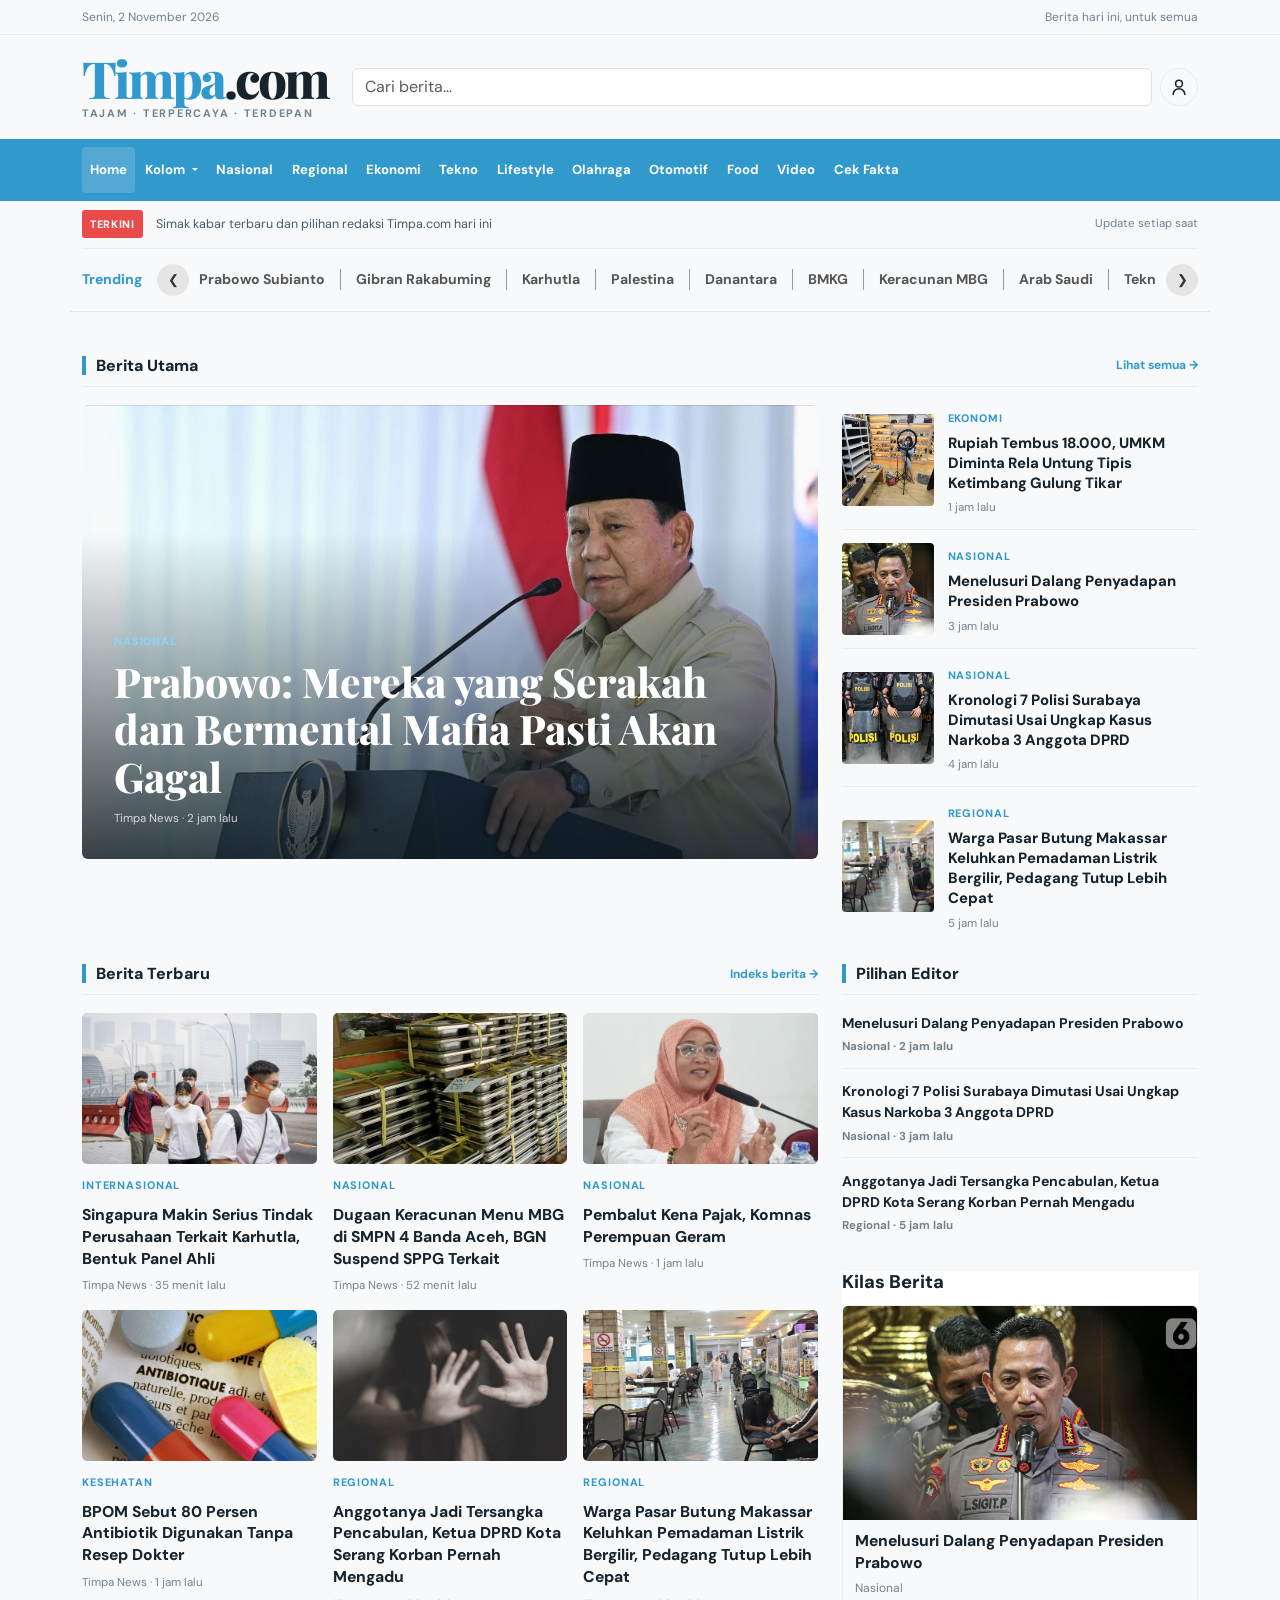
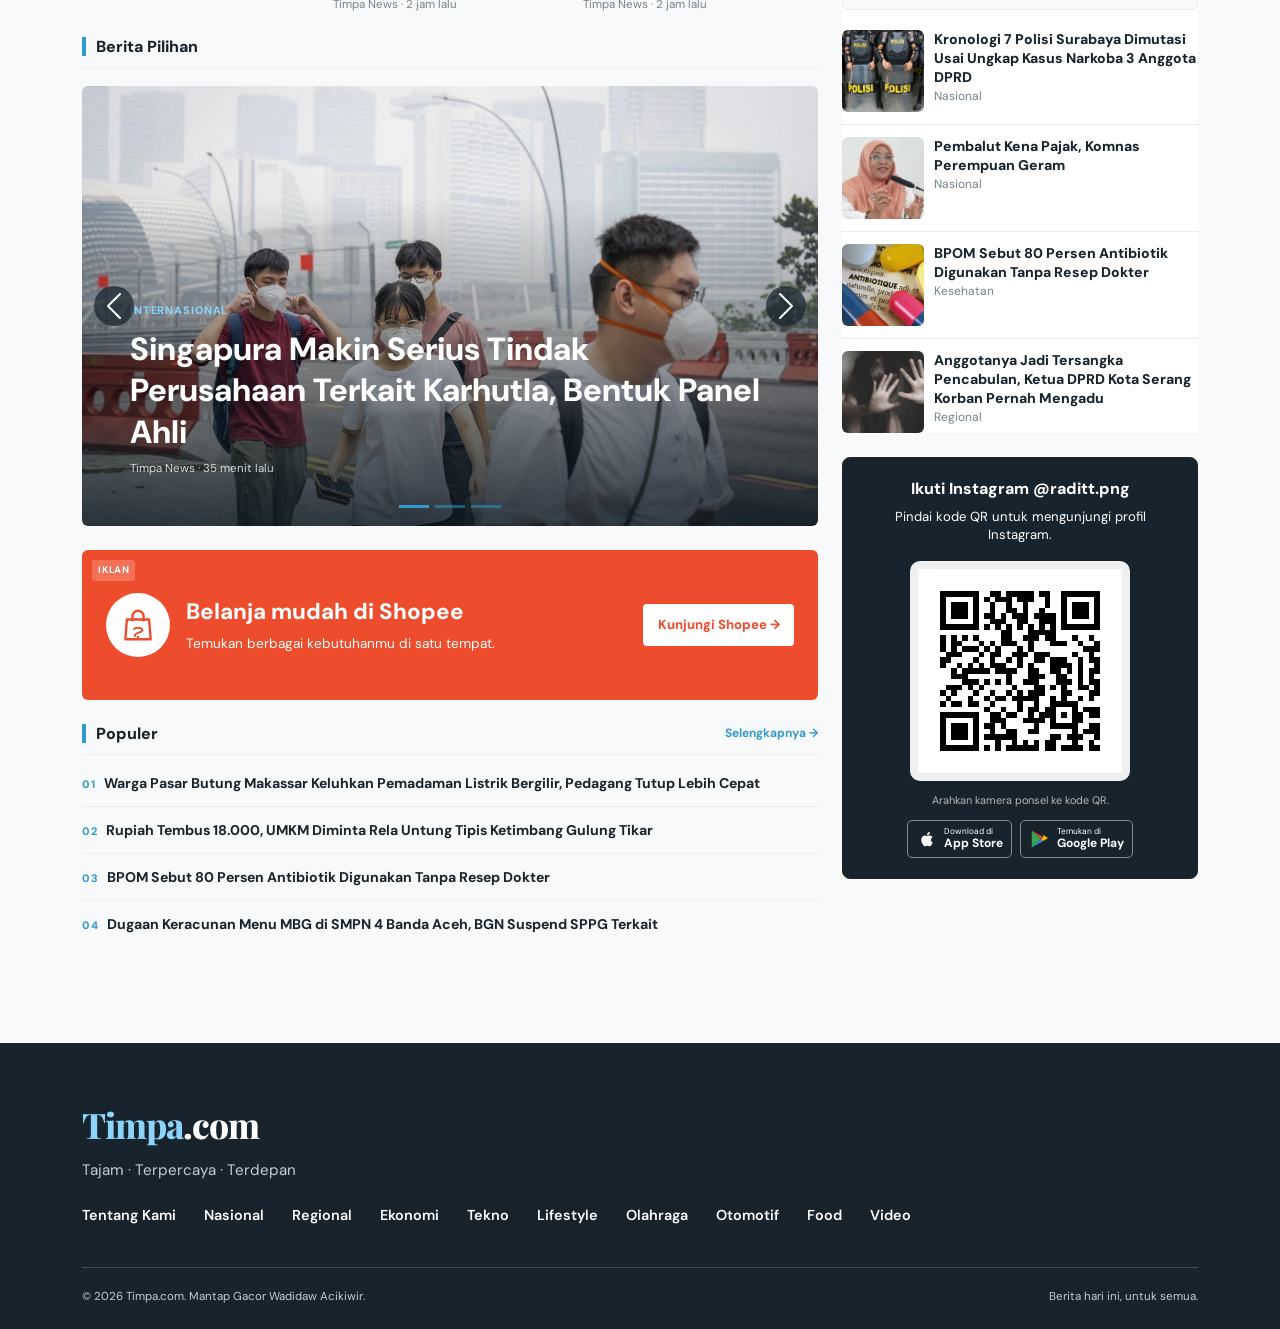
==== index.html @ 229945b1 "menghubungkan berita utama ke page isi berita" ====
<!doctype html> 
<html lang="id"> 
<head> 
  <meta charset="utf-8"> 
  <meta name="viewport" content="width=device-width, initial-scale=1"> 
  <title>Timpa.com</title> 
  
  <!-- CSS Bootstrap 5.3.3 dari CDN --> 
  <link href="https://cdn.jsdelivr.net/npm/bootstrap@5.3.3/dist/css/bootstrap.min.css" rel="stylesheet" integrity="sha384-QWTKZyjpPEjISv5WaRU9OFeRpok6YctnYmDr5pNlyT2bRjXh0JMhjY6hW+ALEwIH" crossorigin="anonymous"> 
  <link rel="preconnect" href="https://fonts.googleapis.com">
  <link rel="preconnect" href="https://fonts.gstatic.com" crossorigin>
  <link href="https://fonts.googleapis.com/css2?family=DM+Sans:wght@400;500;600;700;800&family=Playfair+Display:wght@700;800&display=swap" rel="stylesheet">
  
    <link rel="stylesheet" href="style.css">
</head> 
<body> 
  
  <div class="utility-bar">
    <div class="container d-flex justify-content-between py-2">
      <span>Senin, 2 November 2026</span>
      <span class="d-none d-sm-inline">Berita hari ini, untuk semua</span>
    </div>
  </div>

  <header class="container brand-row d-flex align-items-center justify-content-between">
    <a class="d-inline-flex flex-column" href="#" aria-label="Timpa.com beranda">
      <span class="brand-mark">Timpa<span>.com</span></span>
      <span class="brand-tagline">Tajam · Terpercaya · Terdepan</span>
    </a>
    <form class="d-flex align-items-center flex-grow-1 ms-4 border-dark" role="search" action="#">
      <label class="visually-hidden" for="site-search">Cari berita</label>
      <input class="form-control search-input" id="site-search" type="search" name="q" placeholder="Cari berita..." aria-label="Cari berita">
    </form>
    <div class="dropdown profile-dropdown ms-2">
      <button class="btn login-button d-inline-flex align-items-center justify-content-center p-2" type="button" data-bs-toggle="dropdown" aria-expanded="false" aria-label="Buka menu akun">
        <svg xmlns="http://www.w3.org/2000/svg" width="20" height="20" fill="none" viewBox="0 0 24 24" stroke="currentColor" stroke-width="1.8" aria-hidden="true">
          <circle cx="12" cy="8" r="4"></circle>
          <path stroke-linecap="round" stroke-linejoin="round" d="M5 21a7 7 0 0 1 14 0"></path>
        </svg>
      </button>
      <div class="dropdown-menu dropdown-menu-end profile-menu">
        <div class="profile-menu-header">
          <span class="profile-avatar" aria-hidden="true">T</span>
          <div>
            <strong>Mustofa Ganteng</strong>
            <a href="#">mustofagantenggacor@gmail.com</a>
          </div>
        </div>
        <a class="dropdown-item" href="#">
          <svg viewBox="0 0 24 24" aria-hidden="true"><path d="M6 3.75h12a1 1 0 0 1 1 1V21l-7-4-7 4V4.75a1 1 0 0 1 1-1Z"></path></svg>
          Konten yang disimpan
        </a>
        <a class="dropdown-item" href="#">
          <svg viewBox="0 0 24 24" aria-hidden="true"><path d="M7 10v10H4V10h3Zm3 10h7.2a2 2 0 0 0 1.94-1.52l1.5-6A2 2 0 0 0 18.7 10H14l.7-3.1A2.4 2.4 0 0 0 12.35 4L8 10v10Z"></path></svg>
          Konten yang disukai
        </a>
        <a class="dropdown-item" href="#">
          <svg viewBox="0 0 24 24" aria-hidden="true"><path d="M4 6h16M4 12h16M4 18h16"></path><circle cx="9" cy="6" r="2"></circle><circle cx="15" cy="12" r="2"></circle><circle cx="8" cy="18" r="2"></circle></svg>
          Atur Minat
        </a>
        <a class="dropdown-item" href="#">
          <svg viewBox="0 0 24 24" aria-hidden="true"><circle cx="12" cy="12" r="4"></circle><path d="M12 2v2m0 16v2M4.93 4.93l1.42 1.42m11.3 11.3 1.42 1.42M2 12h2m16 0h2M4.93 19.07l1.42-1.42m11.3-11.3 1.42-1.42"></path></svg>
          Atur mode
        </a>
        <a class="dropdown-item" href="#">
          <svg viewBox="0 0 24 24" aria-hidden="true"><path d="M4 5.5h16v12H9l-5 3v-15Z"></path><path d="m12 8 1.1 2.2 2.4.35-1.75 1.7.4 2.4L12 13.5l-2.15 1.15.4-2.4-1.75-1.7 2.4-.35L12 8Z"></path></svg>
          Berikan Masukan
        </a>
      </div>
    </div>
  </header>

  <nav class="navbar navbar-expand-lg main-nav" aria-label="Navigasi utama">
    <div class="container">
      <button class="navbar-toggler py-1" type="button" data-bs-toggle="collapse" data-bs-target="#mainMenu" aria-controls="mainMenu" aria-expanded="false" aria-label="Buka navigasi">
        <span class="navbar-toggler-icon"></span>
      </button>
      <div class="collapse navbar-collapse" id="mainMenu">
        <ul class="navbar-nav">
          <li class="nav-item"><a class="nav-link active" aria-current="page" href="#">Home</a></li>
          <li class="nav-item dropdown column-dropdown">
            <button class="nav-link dropdown-toggle" type="button" data-bs-toggle="dropdown" aria-expanded="false">
              Kolom
            </button>
            <ul class="dropdown-menu nav-column-menu profile-menu">
              <li><a class="dropdown-item" href="#">Kolumnis</a></li>
              <li><a class="dropdown-item" href="#">Indeks</a></li>
            </ul>
          </li>
          <li class="nav-item"><a class="nav-link" href="#">Nasional</a></li>
          <li class="nav-item"><a class="nav-link" href="#">Regional</a></li>
          <li class="nav-item"><a class="nav-link" href="#">Ekonomi</a></li>
          <li class="nav-item"><a class="nav-link" href="#">Tekno</a></li>
          <li class="nav-item"><a class="nav-link" href="#">Lifestyle</a></li>
          <li class="nav-item"><a class="nav-link" href="#">Olahraga</a></li>
          <li class="nav-item"><a class="nav-link" href="#">Otomotif</a></li>
          <li class="nav-item"><a class="nav-link" href="#">Food</a></li>
          <li class="nav-item"><a class="nav-link" href="#">Video</a></li>
          <li class="nav-item"><a class="nav-link" href="#">Cek Fakta</a></li>
        </ul>
      </div>
    </div>
  </nav>

  <div class="container">
    <div class="breaking-row">
      <span class="breaking-label">TERKINI</span>
      <span class="breaking-text">Simak kabar terbaru dan pilihan redaksi Timpa.com hari ini</span>
      <span class="story-meta ms-auto d-none d-md-inline">Update setiap saat</span>
    </div>
  </div>

  <section class="container trending-section" aria-label="Topik trending">
    <div class="trending-label">Trending</div>

    <div class="trending-wrapper">
      <button class="trending-arrow trending-prev" type="button" aria-label="Geser ke kiri">&#10094;</button>

      <div class="trending-list" id="trendingList">
        <a href="#">Prabowo Subianto</a>
        <a href="#">Gibran Rakabuming</a>
        <a href="#">Karhutla</a>
        <a href="#">Palestina</a>
        <a href="#">Danantara</a>
        <a href="#">BMKG</a>
        <a href="#">Keracunan MBG</a>
        <a href="#">Arab Saudi</a>
        <a href="#">Teknologi</a>
        <a href="#">Olahraga</a>
        <a href="#">Ekonomi</a>
        <a href="#">Pendidikan</a>
      </div>

      <button class="trending-arrow trending-next" type="button" aria-label="Geser ke kanan">&#10095;</button>
    </div>
  </section>

  <main class="container py-4">
    <section aria-labelledby="top-stories-heading">
      <div class="section-heading">
        <h2 id="top-stories-heading">Berita Utama</h2>
        <a href="#">Lihat semua <span aria-hidden="true">→</span></a>
      </div>

      <div class="row g-4">
        <div class="col-lg-8">
          <article class="hero-image">
            <span class="category-label">Nasional</span>
            <h1><a href="isi-berita.html">Prabowo: Mereka yang Serakah dan Bermental Mafia Pasti Akan Gagal</a></h1>
            <div class="story-meta">Timpa News <span aria-hidden="true">·</span> 2 jam lalu</div>
          </article>
        </div>
        <div class="col-lg-4">
          <div class="side-story">
            <img src="assets/img/foto7.webp" alt="Pelaku usaha berjualan melalui siaran langsung" loading="lazy">
            <div>
              <span class="category-label">Ekonomi</span>
              <h3><a href="#">Rupiah Tembus 18.000, UMKM Diminta Rela Untung Tipis Ketimbang Gulung Tikar</a></h3>
              <div class="story-meta">1 jam lalu</div>
            </div>
          </div>
          <div class="side-story">
            <img src="assets/img/foto6.webp" alt="Kapolri Jenderal Listyo Sigit Prabowo" loading="lazy">
            <div>
              <span class="category-label">Nasional</span>
              <h3><a href="#">Menelusuri Dalang Penyadapan Presiden Prabowo</a></h3>
              <div class="story-meta">3 jam lalu</div>
            </div>
          </div>
          <div class="side-story">
            <img src="assets/img/foto4.webp" alt="Barisan polisi dengan perlengkapan pengamanan" loading="lazy">
            <div>
              <span class="category-label">Nasional</span>
              <h3><a href="#">Kronologi 7 Polisi Surabaya Dimutasi Usai Ungkap Kasus Narkoba 3 Anggota DPRD</a></h3>
              <div class="story-meta">4 jam lalu</div>
            </div>
          </div>
          <div class="side-story">
            <img src="assets/img/foto10.webp" alt="Suasana pusat perbelanjaan Pasar Butung Makassar" loading="lazy">
            <div>
              <span class="category-label">Regional</span>
              <h3><a href="#">Warga Pasar Butung Makassar Keluhkan Pemadaman Listrik Bergilir, Pedagang Tutup Lebih Cepat</a></h3>
              <div class="story-meta">5 jam lalu</div>
            </div>
          </div>
        </div>
      </div>
    </section>

    <div class="row g-4 mt-2">
      <div class="col-lg-8">
        <section class="mb-4" aria-labelledby="latest-heading">
          <div class="section-heading">
            <h2 id="latest-heading">Berita Terbaru</h2>
            <a href="#">Indeks berita <span aria-hidden="true">→</span></a>
          </div>
          <div class="row g-3">
            <div class="col-md-6 col-xl-4">
              <article class="news-card">
                <a href="#"><img src="assets/img/foto1.webp" alt="Warga Singapura mengenakan masker saat kabut asap" loading="lazy"></a>
                <div class="pt-2">
                  <span class="category-label">Internasional</span>
                  <h3><a href="#">Singapura Makin Serius Tindak Perusahaan Terkait Karhutla, Bentuk Panel Ahli</a></h3>
                  <div class="story-meta">Timpa News <span aria-hidden="true">·</span> 35 menit lalu</div>
                </div>
              </article>
            </div>
            <div class="col-md-6 col-xl-4">
              <article class="news-card">
                <a href="#"><img src="assets/img/foto3.webp" alt="Kotak makanan untuk program MBG" loading="lazy"></a>
                <div class="pt-2">
                  <span class="category-label">Nasional</span>
                  <h3><a href="#">Dugaan Keracunan Menu MBG di SMPN 4 Banda Aceh, BGN Suspend SPPG Terkait</a></h3>
                  <div class="story-meta">Timpa News <span aria-hidden="true">·</span> 52 menit lalu</div>
                </div>
              </article>
            </div>
            <div class="col-md-6 col-xl-4">
              <article class="news-card">
                <a href="#"><img src="assets/img/foto5.webp" alt="Perwakilan Komnas Perempuan memberikan keterangan" loading="lazy"></a>
                <div class="pt-2">
                  <span class="category-label">Nasional</span>
                  <h3><a href="#">Pembalut Kena Pajak, Komnas Perempuan Geram</a></h3>
                  <div class="story-meta">Timpa News <span aria-hidden="true">·</span> 1 jam lalu</div>
                </div>
              </article>
            </div>
            <div class="col-md-6 col-xl-4">
              <article class="news-card">
                <a href="#"><img src="assets/img/foto8.webp" alt="Beragam pil antibiotik" loading="lazy"></a>
                <div class="pt-2">
                  <span class="category-label">Kesehatan</span>
                  <h3><a href="#">BPOM Sebut 80 Persen Antibiotik Digunakan Tanpa Resep Dokter</a></h3>
                  <div class="story-meta">Timpa News <span aria-hidden="true">·</span> 1 jam lalu</div>
                </div>
              </article>
            </div>
            <div class="col-md-6 col-xl-4">
              <article class="news-card">
                <a href="#"><img src="assets/img/foto9.webp" alt="Ilustrasi seseorang melindungi diri dari kekerasan" loading="lazy"></a>
                <div class="pt-2">
                  <span class="category-label">Regional</span>
                  <h3><a href="#">Anggotanya Jadi Tersangka Pencabulan, Ketua DPRD Kota Serang Korban Pernah Mengadu</a></h3>
                  <div class="story-meta">Timpa News <span aria-hidden="true">·</span> 2 jam lalu</div>
                </div>
              </article>
            </div>
            <div class="col-md-6 col-xl-4">
              <article class="news-card">
                <a href="#"><img src="assets/img/foto10.webp" alt="Suasana pusat perbelanjaan Pasar Butung Makassar" loading="lazy"></a>
                <div class="pt-2">
                  <span class="category-label">Regional</span>
                  <h3><a href="#">Warga Pasar Butung Makassar Keluhkan Pemadaman Listrik Bergilir, Pedagang Tutup Lebih Cepat</a></h3>
                  <div class="story-meta">Timpa News <span aria-hidden="true">·</span> 2 jam lalu</div>
                </div>
              </article>
            </div>
          </div>
        </section>

        <section class="featured-carousel-section mb-4" aria-labelledby="featured-carousel-heading">
          <div class="section-heading">
            <h2 id="featured-carousel-heading">Berita Pilihan</h2>
          </div>
          <div id="featuredNewsCarousel" class="carousel slide" data-bs-ride="carousel" data-bs-interval="3000">
            <div class="carousel-indicators">
              <button type="button" data-bs-target="#featuredNewsCarousel" data-bs-slide-to="0" class="active" aria-current="true" aria-label="Berita 1"></button>
              <button type="button" data-bs-target="#featuredNewsCarousel" data-bs-slide-to="1" aria-label="Berita 2"></button>
              <button type="button" data-bs-target="#featuredNewsCarousel" data-bs-slide-to="2" aria-label="Berita 3"></button>
            </div>
            <div class="carousel-inner">
              <article class="carousel-item active">
                <img class="featured-carousel-image" src="assets/img/foto1.webp" alt="Warga Singapura mengenakan masker saat kabut asap" loading="lazy">
                <div class="featured-carousel-caption">
                  <span class="category-label">Internasional</span>
                  <h3><a href="#">Singapura Makin Serius Tindak Perusahaan Terkait Karhutla, Bentuk Panel Ahli</a></h3>
                  <p class="story-meta mb-0">Timpa News <span aria-hidden="true">·</span> 35 menit lalu</p>
                </div>
              </article>
              <article class="carousel-item">
                <img class="featured-carousel-image" src="assets/img/foto2.webp" alt="Presiden Prabowo Subianto sedang berbicara" loading="lazy">
                <div class="featured-carousel-caption">
                  <span class="category-label">Nasional</span>
                  <h3><a href="#">Prabowo: Mereka yang Serakah dan Bermental Mafia Pasti Akan Gagal</a></h3>
                  <p class="story-meta mb-0">Timpa News <span aria-hidden="true">·</span> 52 menit lalu</p>
                </div>
              </article>
              <article class="carousel-item">
                <img class="featured-carousel-image" src="assets/img/foto3.webp" alt="Kotak makanan untuk program MBG" loading="lazy">
                <div class="featured-carousel-caption">
                  <span class="category-label">Nasional</span>
                  <h3><a href="#">Dugaan Keracunan Menu MBG di SMPN 4 Banda Aceh, BGN Suspend SPPG Terkait</a></h3>
                  <p class="story-meta mb-0">Timpa News <span aria-hidden="true">·</span> 2 jam lalu</p>
                </div>
              </article>
            </div>
            <button class="carousel-control-prev" type="button" data-bs-target="#featuredNewsCarousel" data-bs-slide="prev" aria-label="Berita sebelumnya">
              <span class="carousel-control-prev-icon" aria-hidden="true"></span>
            </button>
            <button class="carousel-control-next" type="button" data-bs-target="#featuredNewsCarousel" data-bs-slide="next" aria-label="Berita berikutnya">
              <span class="carousel-control-next-icon" aria-hidden="true"></span>
            </button>
          </div>
        </section>

        <a class="shopee-ad mb-4" href="https://shopee.co.id/" target="_blank" rel="noopener noreferrer" aria-label="Kunjungi Shopee">
          <span class="shopee-ad-label">IKLAN</span>
          <span class="shopee-ad-icon" aria-hidden="true">
            <svg viewBox="0 0 48 48" fill="none">
              <path d="M10 17h28l2 25H8l2-25Z" stroke="currentColor" stroke-width="3" stroke-linejoin="round"></path>
              <path d="M17 18v-5a7 7 0 0 1 14 0v5" stroke="currentColor" stroke-width="3" stroke-linecap="round"></path>
              <path d="M19 29c1.2-2 8.8-2 10 0 2 3-2.5 4-5 5s-4 2-4 4" stroke="currentColor" stroke-width="2.5" stroke-linecap="round"></path>
              <circle cx="24" cy="39" r="1.5" fill="currentColor"></circle>
            </svg>
          </span>
          <span class="shopee-ad-copy">
            <strong>Belanja mudah di Shopee</strong>
            <span>Temukan berbagai kebutuhanmu di satu tempat.</span>
          </span>
          <span class="shopee-ad-cta">Kunjungi Shopee <span aria-hidden="true">→</span></span>
        </a>
        <section class="mb-4" aria-labelledby="popular-heading">
          <div class="section-heading">
            <h2 id="popular-heading">Populer</h2>
            <a href="#">Selengkapnya <span aria-hidden="true">→</span></a>
          </div>
          <ol class="headline-list">
            <li><a href="#"><span class="category-label me-2">01</span>Warga Pasar Butung Makassar Keluhkan Pemadaman Listrik Bergilir, Pedagang Tutup Lebih Cepat</a></li>
            <li><a href="#"><span class="category-label me-2">02</span>Rupiah Tembus 18.000, UMKM Diminta Rela Untung Tipis Ketimbang Gulung Tikar</a></li>
            <li><a href="#"><span class="category-label me-2">03</span>BPOM Sebut 80 Persen Antibiotik Digunakan Tanpa Resep Dokter</a></li>
            <li><a href="#"><span class="category-label me-2">04</span>Dugaan Keracunan Menu MBG di SMPN 4 Banda Aceh, BGN Suspend SPPG Terkait</a></li>
          </ol>
        </section>
      </div>
      
      <aside class="col-lg-4" aria-label="Berita pilihan">
        <section class="mb-4" aria-labelledby="editor-choice-heading">
          <div class="section-heading">
            <h2 id="editor-choice-heading">Pilihan Editor</h2>
          </div>
          <ul class="headline-list">
            <li><a href="#">Menelusuri Dalang Penyadapan Presiden Prabowo</a><div class="story-meta mt-1">Nasional <span aria-hidden="true">·</span> 2 jam lalu</div></li>
            <li><a href="#">Kronologi 7 Polisi Surabaya Dimutasi Usai Ungkap Kasus Narkoba 3 Anggota DPRD</a><div class="story-meta mt-1">Nasional <span aria-hidden="true">·</span> 3 jam lalu</div></li>
            <li><a href="#">Anggotanya Jadi Tersangka Pencabulan, Ketua DPRD Kota Serang Korban Pernah Mengadu</a><div class="story-meta mt-1">Regional <span aria-hidden="true">·</span> 5 jam lalu</div></li>
          </ul>
        </section>
        <section class="quick-news" aria-labelledby="quick-news-heading">
          <h2 id="quick-news-heading">Kilas Berita</h2>
          <article class="quick-news-feature">
            <a href="#">
              <img src="assets/img/foto6.webp" alt="Kapolri Jenderal Listyo Sigit Prabowo" loading="lazy">
              <span class="quick-news-title">Menelusuri Dalang Penyadapan Presiden Prabowo</span>
            </a>
            <span class="quick-news-category">Nasional</span>
          </article>
          <article class="quick-news-item">
            <a href="#">
              <img src="assets/img/foto4.webp" alt="Barisan polisi dengan perlengkapan pengamanan" loading="lazy">
              <span class="quick-news-copy">
                <span class="quick-news-item-title">Kronologi 7 Polisi Surabaya Dimutasi Usai Ungkap Kasus Narkoba 3 Anggota DPRD</span>
                <span class="quick-news-category">Nasional</span>
              </span>
            </a>
          </article>
          <article class="quick-news-item">
            <a href="#">
              <img src="assets/img/foto5.webp" alt="Perwakilan Komnas Perempuan memberikan keterangan" loading="lazy">
              <span class="quick-news-copy">
                <span class="quick-news-item-title">Pembalut Kena Pajak, Komnas Perempuan Geram</span>
                <span class="quick-news-category">Nasional</span>
              </span>
            </a>
          </article>
          <article class="quick-news-item">
            <a href="#">
              <img src="assets/img/foto8.webp" alt="Beragam pil antibiotik" loading="lazy">
              <span class="quick-news-copy">
                <span class="quick-news-item-title">BPOM Sebut 80 Persen Antibiotik Digunakan Tanpa Resep Dokter</span>
                <span class="quick-news-category">Kesehatan</span>
              </span>
            </a>
          </article>
          <article class="quick-news-item">
            <a href="#">
              <img src="assets/img/foto9.webp" alt="Ilustrasi seseorang melindungi diri dari kekerasan" loading="lazy">
              <span class="quick-news-copy">
                <span class="quick-news-item-title">Anggotanya Jadi Tersangka Pencabulan, Ketua DPRD Kota Serang Korban Pernah Mengadu</span>
                <span class="quick-news-category">Regional</span>
              </span>
            </a>
          </article>
        </section>
        <section class="app-promo instagram-promo mt-4" aria-labelledby="instagram-promo-heading">
          <h2 id="instagram-promo-heading">Ikuti Instagram @raditt.png</h2>
          <p>Pindai kode QR untuk mengunjungi profil Instagram.</p>
          <a class="instagram-qr" href="https://www.instagram.com/raditt.png/" target="_blank" rel="noopener noreferrer" aria-label="Buka profil Instagram raditt.png">
            <img src="instagram-qr.svg" alt="Kode QR menuju profil Instagram raditt.png">
          </a>
          <p class="app-promo-note">Arahkan kamera ponsel ke kode QR.</p>
          <div class="app-store-badges" aria-label="Badge toko aplikasi, belum aktif">
            <span class="app-store-badge">
              <svg viewBox="0 0 24 24" aria-hidden="true"><path d="M16.4 12.8c0-2 1.6-3 1.7-3.1a3.7 3.7 0 0 0-2.9-1.6c-1.2-.1-2.4.7-3 .7s-1.5-.7-2.5-.7a3.8 3.8 0 0 0-3.2 1.9c-1.4 2.4-.4 6 1 8 .7 1 1.4 2 2.4 2s1.3-.6 2.5-.6 1.6.6 2.5.6 1.6-.9 2.2-1.9c.7-1 1-2 1-2.1-.1 0-1.7-.7-1.7-3.2ZM14.4 6.8a3.6 3.6 0 0 0 .8-2.5 3.7 3.7 0 0 0-2.4 1.2 3.4 3.4 0 0 0-.8 2.4 3 3 0 0 0 2.4-1.1Z" /></svg>
              <span><small>Download di</small><strong>App Store</strong></span>
            </span>
            <span class="app-store-badge">
              <svg viewBox="0 0 24 24" aria-hidden="true"><path fill="#34a853" d="M3 2.7v18.6L13.2 12 3 2.7Z" /><path fill="#4285f4" d="m3 21.3 12.5-7.2-2.3-2.1L3 21.3Z" /><path fill="#fbbc04" d="m15.5 9.9-2.3 2.1 2.3 2.1 4.1-2.4c.8-.5.8-1.2 0-1.7l-4.1-2.4Z" /><path fill="#ea4335" d="M3 2.7 13.2 12l2.3-2.1L3 2.7Z" /></svg>
              <span><small>Temukan di</small><strong>Google Play</strong></span>
            </span>
          </div>
        </section>
      </aside>
    </div>

  </main>

  <footer class="site-footer">
    <div class="container">
      <div class="site-footer-main">
        <a class="site-footer-brand" href="#" aria-label="Timpa.com beranda">Timpa<span>.com</span></a>
        <p>Tajam · Terpercaya · Terdepan</p>
        <nav class="site-footer-nav" aria-label="Navigasi footer">
          <a href="#">Tentang Kami</a>
          <a href="#">Nasional</a>
          <a href="#">Regional</a>
          <a href="#">Ekonomi</a>
          <a href="#">Tekno</a>
          <a href="#">Lifestyle</a>
          <a href="#">Olahraga</a>
          <a href="#">Otomotif</a>
          <a href="#">Food</a>
          <a href="#">Video</a>
        </nav>
      </div>
      <div class="site-footer-bottom">
        <span>© 2026 Timpa.com. Mantap Gacor Wadidaw Acikiwir.</span>
        <span>Berita hari ini, untuk semua.</span>
      </div>
    </div>
  </footer>

  <script>
    const trendingList = document.getElementById("trendingList");

    document.querySelector(".trending-prev").addEventListener("click", () => {
      trendingList.scrollBy({ left: -trendingList.clientWidth * 0.75, behavior: "smooth" });
    });

    document.querySelector(".trending-next").addEventListener("click", () => {
      trendingList.scrollBy({ left: trendingList.clientWidth * 0.75, behavior: "smooth" });
    });
  </script>
</body>
<script src="https://cdn.jsdelivr.net/npm/bootstrap@5.3.3/dist/js/bootstrap.bundle.min.js" integrity="sha384-YvpcrYf0tY3lHB60NNkmXc5s9fDVZLESaAA55NDzOxhy9GkcIdslK1eN7N6jIeHz" crossorigin="anonymous"></script> 
</html>
---- style.css ----
:root {
      --timpa-blue: #3299cc;
      --timpa-dark: #17232d;
      --timpa-muted: #74818b;
      --timpa-line: #e8edf0;
    }
    
body {
      font-family: 'DM Sans', sans-serif;
      background-color: #f8f9fa;
      color: var(--timpa-dark);
    }

a {
      color: inherit;
      text-decoration: none;
    }

.utility-bar {
      border-bottom: 1px solid var(--timpa-line);
      color: var(--timpa-muted);
      font-size: .75rem;
    }

.brand-row {
      padding-top: 1.15rem;
      padding-bottom: 1.15rem;
    }

.brand-mark {
      color: var(--timpa-blue);
      font-family: "Playfair Display", serif;
      font-size: clamp(2.15rem, 5vw, 3.2rem);
      font-weight: 800;
      letter-spacing: -3px;
      line-height: 1;
    }

.brand-mark span {
      color: var(--timpa-dark);
    }

.brand-tagline {
      color: var(--timpa-muted);
      font-size: .68rem;
      font-weight: 700;
      letter-spacing: .16em;
      text-transform: uppercase;
    }

.search-button,
    .login-button {
      border: 1px solid var(--timpa-line);
      border-radius: 999px;
      color: var(--timpa-dark);
      font-size: .82rem;
      font-weight: 700;
    }

    .search-button:hover,
    .login-button:hover {
      border-color: var(--timpa-blue);
      color: var(--timpa-blue);
    }

.profile-dropdown .dropdown-toggle::after {
    display: none;
}

.profile-menu {
    border: 1px solid var(--timpa-line);
    border-radius: 8px;
    box-shadow: 0 8px 24px rgba(23, 35, 45, .16);
    min-width: 280px;
    overflow: hidden;
    padding: 0;
}

.profile-menu-header {
    align-items: center;
    border-bottom: 1px solid var(--timpa-line);
    display: flex;
    gap: 10px;
    padding: 14px 16px;
}

.profile-avatar {
    align-items: center;
    background: #79d77a;
    border-radius: 50%;
    color: #fff;
    display: inline-flex;
    flex: 0 0 32px;
    font-size: .85rem;
    font-weight: 800;
    height: 32px;
    justify-content: center;
    width: 32px;
}

.profile-menu-header strong,
.profile-menu-header a {
    display: block;
}

.profile-menu-header strong {
    font-size: .9rem;
}

.profile-menu-header a {
    color: var(--timpa-muted);
    font-size: .78rem;
    text-decoration: none;
}

.profile-menu-header a:hover {
    color: var(--timpa-blue);
}

.profile-menu .dropdown-item {
    align-items: center;
    display: flex;
    font-size: .86rem;
    gap: 12px;
    padding: .7rem 1rem;
}

.profile-menu .dropdown-item + .dropdown-item {
    border-top: 1px solid var(--timpa-line);
}

.profile-menu .dropdown-item svg {
    fill: none;
    flex: 0 0 20px;
    height: 20px;
    stroke: currentColor;
    stroke-linecap: round;
    stroke-linejoin: round;
    stroke-width: 1.6;
    width: 20px;
}

.profile-menu .dropdown-item:hover,
.profile-menu .dropdown-item:focus {
    background: var(--timpa-blue);
    color: #fff;
}

.main-nav {
      background: var(--timpa-blue);
    }

.main-nav 
.navbar-nav {
      gap: .15rem;
    }

.main-nav .nav-link {
      border-radius: 4px;
      color: #fff;
      font-size: .82rem;
      font-weight: 700;
      padding: .8rem .85rem;
    }


.main-nav .nav-link:hover,
    .main-nav .nav-link.active {
      background: rgba(255, 255, 255, .16);
      color: #fff;
    }

.main-nav .navbar-toggler {
      border-color: rgba(255, 255, 255, .6);
      color: #fff;
    }

.breaking-row {
      align-items: center;
      border-bottom: 1px solid var(--timpa-line);
      display: flex;
      gap: .85rem;
      min-height: 48px;
      overflow: hidden;
      white-space: nowrap;
    }

.breaking-label {
      background: #e94b4b;
      border-radius: 3px;
      color: #fff;
      flex: 0 0 auto;
      font-size: .67rem;
      font-weight: 800;
      letter-spacing: .06em;
      padding: .35rem .5rem;
    }
    
.breaking-text {
      color: #4a5963;
      font-size: .78rem;
      overflow: hidden;
      text-overflow: ellipsis;
    }



/* TRENDING SECTION*/


.trending-section {
    display: flex;
    align-items: center;
    gap: 15px;
    border-bottom: 1px solid #e5e5e5;
    padding-top: 15px;
    padding-bottom: 15px;
    margin-bottom: 20px;
}

.trending-label {
    color: #3299CC;
    font-size: 14px;
    font-weight: 800;
    white-space: nowrap;
}

.trending-wrapper {
    display: flex;
    align-items: center;
    flex: 1;
    min-width: 0;
    gap: 10px;
}

.trending-list {
    display: flex;
    align-items: center;
    overflow-x: auto;
    scroll-behavior: smooth;
    scrollbar-width: none;
    flex: 1;
    min-width: 0;
}

.trending-list::-webkit-scrollbar {
    display: none;
}

.trending-list a {
    color: #555;
    text-decoration: none;
    font-size: 14px;
    font-weight: 700;
    white-space: nowrap;
    padding: 0 15px;
    border-right: 1px solid #999;
    transition: color 0.2s ease;
}

.trending-list a:first-child {
    padding-left: 0;
}

.trending-list a:last-child {
    border-right: none;
}

.trending-list a:hover {
    color: #3299CC;
}

.trending-arrow {
    width: 32px;
    height: 32px;
    flex-shrink: 0;
    border: none;
    border-radius: 50%;
    background: #e5e5e5;
    color: #333;
    font-size: 13px;
    cursor: pointer;
    display: flex;
    align-items: center;
    justify-content: center;
    transition: background 0.2s ease;
}

.trending-arrow:hover {
    background: #3299CC;
    color: white;
}

.trending-arrow:disabled {
    opacity: 0.4;
    cursor: default;
}

.section-heading {
      align-items: center;
      border-bottom: 1px solid var(--timpa-line);
      display: flex;
      justify-content: space-between;
      margin-bottom: 1.1rem;
      padding-bottom: .7rem;
    }

.section-heading h2 {
      border-left: 4px solid var(--timpa-blue);
      font-size: 1rem;
      font-weight: 800;
      margin: 0;
      padding-left: .65rem;
    }

.section-heading a {
      color: var(--timpa-blue);
      font-size: .75rem;
      font-weight: 700;
    }

.hero-image {
      aspect-ratio: 1.62 / 1;
      background-image: linear-gradient(0deg, rgba(10, 22, 30, .82), rgba(10, 22, 30, .02) 72%), url("assets/img/foto2.webp");
      background-position: center;
      background-size: cover;
      border-radius: 6px;
      display: flex;
      flex-direction: column;
      justify-content: flex-end;
      overflow: hidden;
      padding: clamp(1.2rem, 4vw, 2rem);
    }

.category-label {
      color: var(--timpa-blue);
      font-size: .68rem;
      font-weight: 800;
      letter-spacing: .08em;
      text-transform: uppercase;
    }

    .hero-image .category-label {
      color: #8dd4fb;
    }

    .hero-image h1 {
      color: #fff;
      font-family: "Playfair Display", Georgia, serif;
      font-size: clamp(1.65rem, 3.2vw, 2.55rem);
      font-weight: 800;
      line-height: 1.17;
      margin: .55rem 0;
      max-width: 700px;
    }

    .news-title {
      font-family: "Playfair Display", Georgia, serif;
      font-size: clamp(1.65rem, 3.2vw, 2.55rem);
      font-weight: 800;
      line-height: 1.17;
    }

    .story-meta {
      color: var(--timpa-muted);
      font-size: .72rem;
    }

    .hero-image .story-meta {
      color: rgba(255, 255, 255, .78);
    }

.sidebar {
      display: flex;
      flex-direction: column;
      gap: 1rem;
      height: 100%;
    }

    .sidebar .shopee-ad {
      align-items: center;
      flex: 1 1 auto;
      flex-direction: column;
      justify-content: center;
      min-height: 260px;
      text-align: center;
    }

    .sidebar .shopee-ad-copy {
      align-items: center;
      flex: 0 1 auto;
    }

    .sidebar .shopee-ad-cta {
      flex: 0 0 auto;
    }

.side-story {
      align-items: center;
      border-bottom: 1px solid var(--timpa-line);
      display: flex;
      gap: .85rem;
      padding: .8rem 0;
    }

    .side-story:first-child {
      padding-top: 0;
    }

    .side-story:last-child {
      border-bottom: 0;
      padding-bottom: 0;
    }

    .side-story img {
      aspect-ratio: 1 / 1;
      border-radius: 4px;
      flex: 0 0 92px;
      object-fit: cover;
      width: 92px;
    }

    .side-story h3 {
      font-size: .93rem;
      font-weight: 800;
      line-height: 1.35;
      margin: .25rem 0 .4rem;
    }

    .side-story h3 a:hover,
    .news-card h3 a:hover,
    .headline-list a:hover {
      color: var(--timpa-blue);
    }

.news-card {
      height: 100%;
    }

    .news-card img {
      aspect-ratio: 1.55 / 1;
      border-radius: 5px;
      object-fit: cover;
      width: 100%;
    }

    .news-card h3 {
      font-size: .98rem;
      font-weight: 800;
      line-height: 1.4;
      margin: .45rem 0;
    }

    .featured-carousel-section .carousel {
        border-radius: 6px;
        overflow: hidden;
    }

    .featured-carousel-section .carousel-item {
        position: relative;
    }

    .featured-carousel-section .carousel-item::after {
        background: linear-gradient(transparent 25%, rgba(10, 22, 30, .82));
        content: "";
        inset: 0;
        position: absolute;
    }

    .featured-carousel-image {
        display: block;
        height: clamp(260px, 38vw, 440px);
        object-fit: cover;
        width: 100%;
    }

    .featured-carousel-caption {
        bottom: 0;
        color: #fff;
        left: 0;
        padding: clamp(1.25rem, 5vw, 3rem);
        position: absolute;
        right: 0;
        text-align: left;
        z-index: 1;
    }

    .featured-carousel-caption .category-label {
        color: #8dd4fb;
    }

    .featured-carousel-caption h3 {
        font-size: clamp(1.2rem, 3vw, 2rem);
        font-weight: 800;
        line-height: 1.3;
        margin: .45rem 0;
        max-width: 720px;
    }

    .featured-carousel-caption h3 a {
        color: inherit;
        text-decoration: none;
    }

    .featured-carousel-caption .story-meta {
        color: rgba(255, 255, 255, .8);
    }

    .featured-carousel-section .carousel-control-prev,
    .featured-carousel-section .carousel-control-next {
        background: rgba(23, 35, 45, .72);
        border: 0;
        border-radius: 50%;
        height: 2.5rem;
        margin: auto .75rem;
        opacity: 1;
        width: 2.5rem;
    }

    .featured-carousel-section .carousel-indicators {
        margin-bottom: .5rem;
    }

    .featured-carousel-section .carousel-indicators [data-bs-target] {
        background-color: var(--timpa-blue);
    }
  
    .headline-list {
      list-style: none;
      margin: 0;
      padding: 0;
    }

    .headline-list li {
      border-bottom: 1px solid var(--timpa-line);
      font-size: .88rem;
      font-weight: 700;
      line-height: 1.5;
      padding: .78rem 0;
    }

    .headline-list li:first-child {
      padding-top: 0;
    }

    .headline-list li:last-child {
      border-bottom: 0;
    }

.quick-news {
    background: #fff;
    color: var(--timpa-dark);
}

.quick-news h2 {
    font-size: 1.15rem;
    font-weight: 800;
    margin: 0 0 12px;
}

.quick-news-feature {
    background: #f7f9fa;
    border: 1px solid var(--timpa-line);
    border-radius: 6px;
    margin-bottom: 8px;
    overflow: hidden;
    padding-bottom: 12px;
}

.quick-news-feature > a,
.quick-news-item > a {
    color: inherit;
    text-decoration: none;
}

.quick-news-feature img {
    aspect-ratio: 1.65 / 1;
    display: block;
    object-fit: cover;
    width: 100%;
}

.quick-news-title {
    display: -webkit-box;
    font-size: .98rem;
    font-weight: 800;
    line-height: 1.35;
    margin: 10px 12px 6px;
    overflow: hidden;
    -webkit-box-orient: vertical;
    -webkit-line-clamp: 3;
    line-clamp: 3;
}

.quick-news-category {
    color: var(--timpa-muted);
    display: block;
    font-size: .75rem;
    margin: 0 12px;
}

.quick-news-item {
    border-bottom: 1px solid var(--timpa-line);
    padding: 12px 0;
}

.quick-news-item:last-child {
    border-bottom: 0;
    padding-bottom: 0;
}

.quick-news-item > a {
    align-items: flex-start;
    display: flex;
    gap: 10px;
}

.quick-news-item img {
    aspect-ratio: 1 / 1;
    border-radius: 6px;
    flex: 0 0 82px;
    object-fit: cover;
    width: 82px;
}

.quick-news-copy {
    display: flex;
    flex: 1;
    flex-direction: column;
    min-width: 0;
}

.quick-news-item-title {
    display: -webkit-box;
    font-size: .88rem;
    font-weight: 800;
    line-height: 1.35;
    overflow: hidden;
    -webkit-box-orient: vertical;
    -webkit-line-clamp: 3;
    line-clamp: 3;
}

.quick-news-item .quick-news-category {
    display: block;
    font-size: .75rem;
    font-weight: 400;
    line-height: 1.2;
    margin: 2px 0 0;
}

.instagram-promo {
    background: var(--timpa-dark);
    border: 1px solid #252525;
    border-radius: 8px;
    color: #fff;
    padding: 1.25rem;
    text-align: center;
}

.instagram-promo h2 {
    font-size: 1rem;
    font-weight: 800;
    line-height: 1.4;
    margin: 0 auto .5rem;
    max-width: 290px;
}

.instagram-promo > p {
    font-size: .82rem;
    line-height: 1.4;
    margin: 0 auto 1rem;
    max-width: 290px;
}

.instagram-qr {
    background: #f0f0f0;
    border-radius: 10px;
    display: block;
    margin: 0 auto .75rem;
    max-width: 220px;
    padding: .5rem;
    width: 100%;
}

.instagram-qr img {
    display: block;
    height: auto;
    image-rendering: pixelated;
    width: 100%;
}

.instagram-promo .app-promo-note {
    color: #b6b6b6;
    font-size: .68rem;
    margin-bottom: 0;
}

.app-store-badges {
    display: flex;
    flex-wrap: wrap;
    gap: .5rem;
    justify-content: center;
    margin-top: .75rem;
}

.app-store-badge {
    align-items: center;
    border: 1px solid #8a8a8a;
    border-radius: 5px;
    color: #fff;
    display: inline-flex;
    gap: .35rem;
    min-height: 38px;
    padding: .25rem .5rem;
    text-align: left;
}

.app-store-badge > svg {
    fill: currentColor;
    height: 22px;
    width: 22px;
}

.app-store-badge > span {
    display: flex;
    flex-direction: column;
    line-height: 1.05;
}

.app-store-badge small {
    font-size: .52rem;
}

.app-store-badge strong {
    font-size: .75rem;
}

.instagram-promo .app-store-note {
    margin: .55rem auto 0;
}

.shopee-ad {
    align-items: center;
    background: #ee4d2d;
    border-radius: 6px;
    color: #fff;
    display: flex;
    gap: 1rem;
    min-height: 150px;
    overflow: hidden;
    padding: 1.5rem;
    position: relative;
    text-decoration: none;
}

.shopee-ad:hover {
    background: #d94325;
    color: #fff;
}

.shopee-ad-label {
    background: rgba(255, 255, 255, .2);
    border-radius: 3px;
    font-size: .6rem;
    font-weight: 800;
    left: .65rem;
    letter-spacing: .08em;
    padding: .2rem .35rem;
    position: absolute;
    top: .65rem;
}

.shopee-ad-icon {
    align-items: center;
    background: #fff;
    border-radius: 50%;
    color: #ee4d2d;
    display: flex;
    flex: 0 0 64px;
    height: 64px;
    justify-content: center;
    width: 64px;
}

.shopee-ad-icon svg {
    height: 38px;
    width: 38px;
}

.shopee-ad-copy {
    display: flex;
    flex: 1;
    flex-direction: column;
    gap: .3rem;
}

.shopee-ad-copy strong {
    font-size: clamp(1.05rem, 2vw, 1.4rem);
    font-weight: 800;
}

.shopee-ad-copy > span {
    font-size: .85rem;
}

.shopee-ad-cta {
    background: #fff;
    border-radius: 4px;
    color: #ee4d2d;
    flex: 0 0 auto;
    font-size: .82rem;
    font-weight: 800;
    padding: .7rem .9rem;
}

@media (max-width: 575.98px) {
    .shopee-ad {
        flex-wrap: wrap;
        gap: .75rem;
        padding: 2rem 1rem 1rem;
    }

    .shopee-ad-icon {
        flex-basis: 48px;
        height: 48px;
        width: 48px;
    }

    .shopee-ad-icon svg {
        height: 30px;
        width: 30px;
    }

    .shopee-ad-copy {
        flex-basis: calc(100% - 64px);
    }

    .shopee-ad-copy > span {
        font-size: .78rem;
    }

    .shopee-ad-cta {
        margin-left: 60px;
    }
}

.site-footer {
    background: var(--timpa-dark);
    color: #fff;
    margin-top: 3rem;
    padding: 3.5rem 0 1.5rem;
}

.site-footer-brand {
    color: #8dd4fb;
    font-family: "Playfair Display", Georgia, serif;
    font-size: 2.2rem;
    font-weight: 800;
    letter-spacing: -1px;
}

.site-footer-brand span {
    color: #fff;
}

.site-footer-main > p {
    color: #c4cdd3;
    font-size: .95rem;
    margin: .4rem 0 1.5rem;
}

.site-footer-nav {
    display: flex;
    flex-wrap: wrap;
    gap: .85rem 1.75rem;
}

.site-footer-nav a {
    color: #fff;
    font-size: .9rem;
    font-weight: 600;
}

.site-footer-nav a:hover {
    color: #8dd4fb;
}

.site-footer-bottom {
    border-top: 1px solid rgba(255, 255, 255, .18);
    color: #c4cdd3;
    display: flex;
    flex-wrap: wrap;
    font-size: .72rem;
    gap: .5rem 1rem;
    justify-content: space-between;
    margin-top: 2.5rem;
    padding-top: 1.25rem;
}
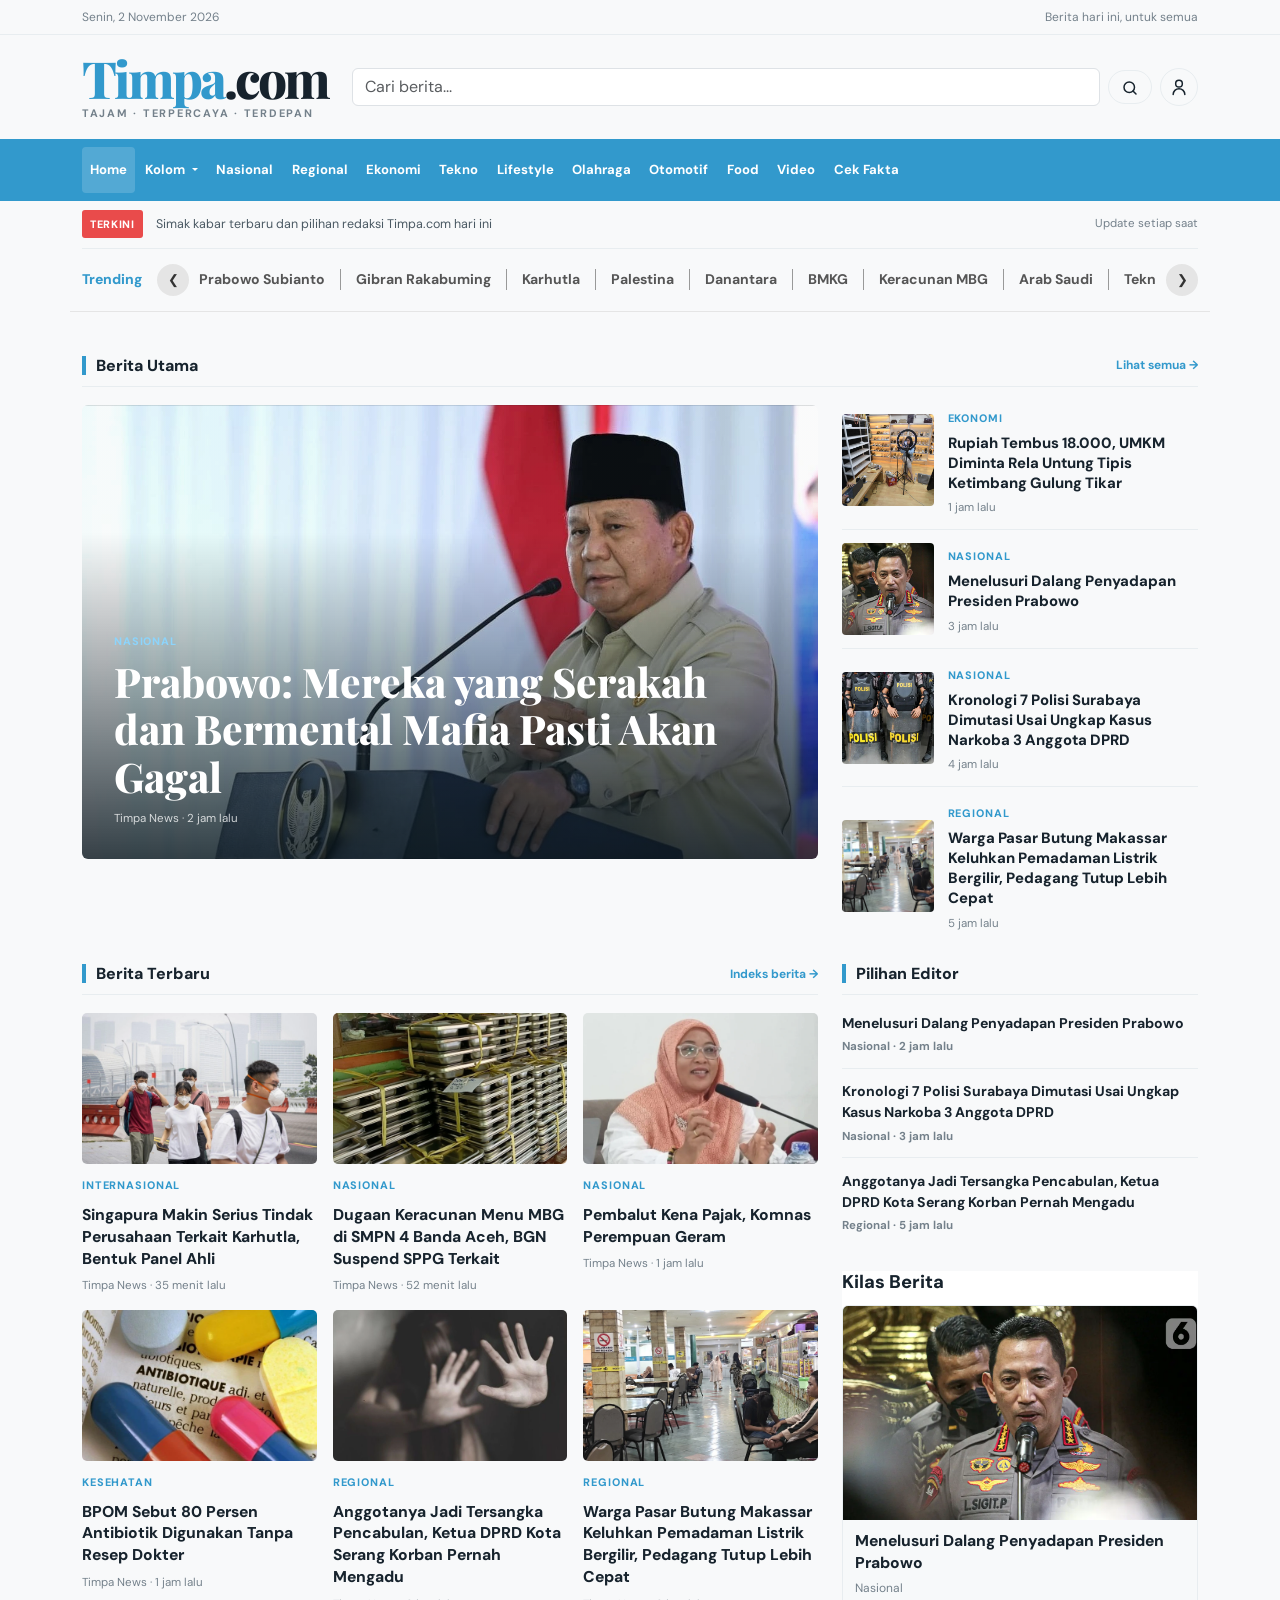
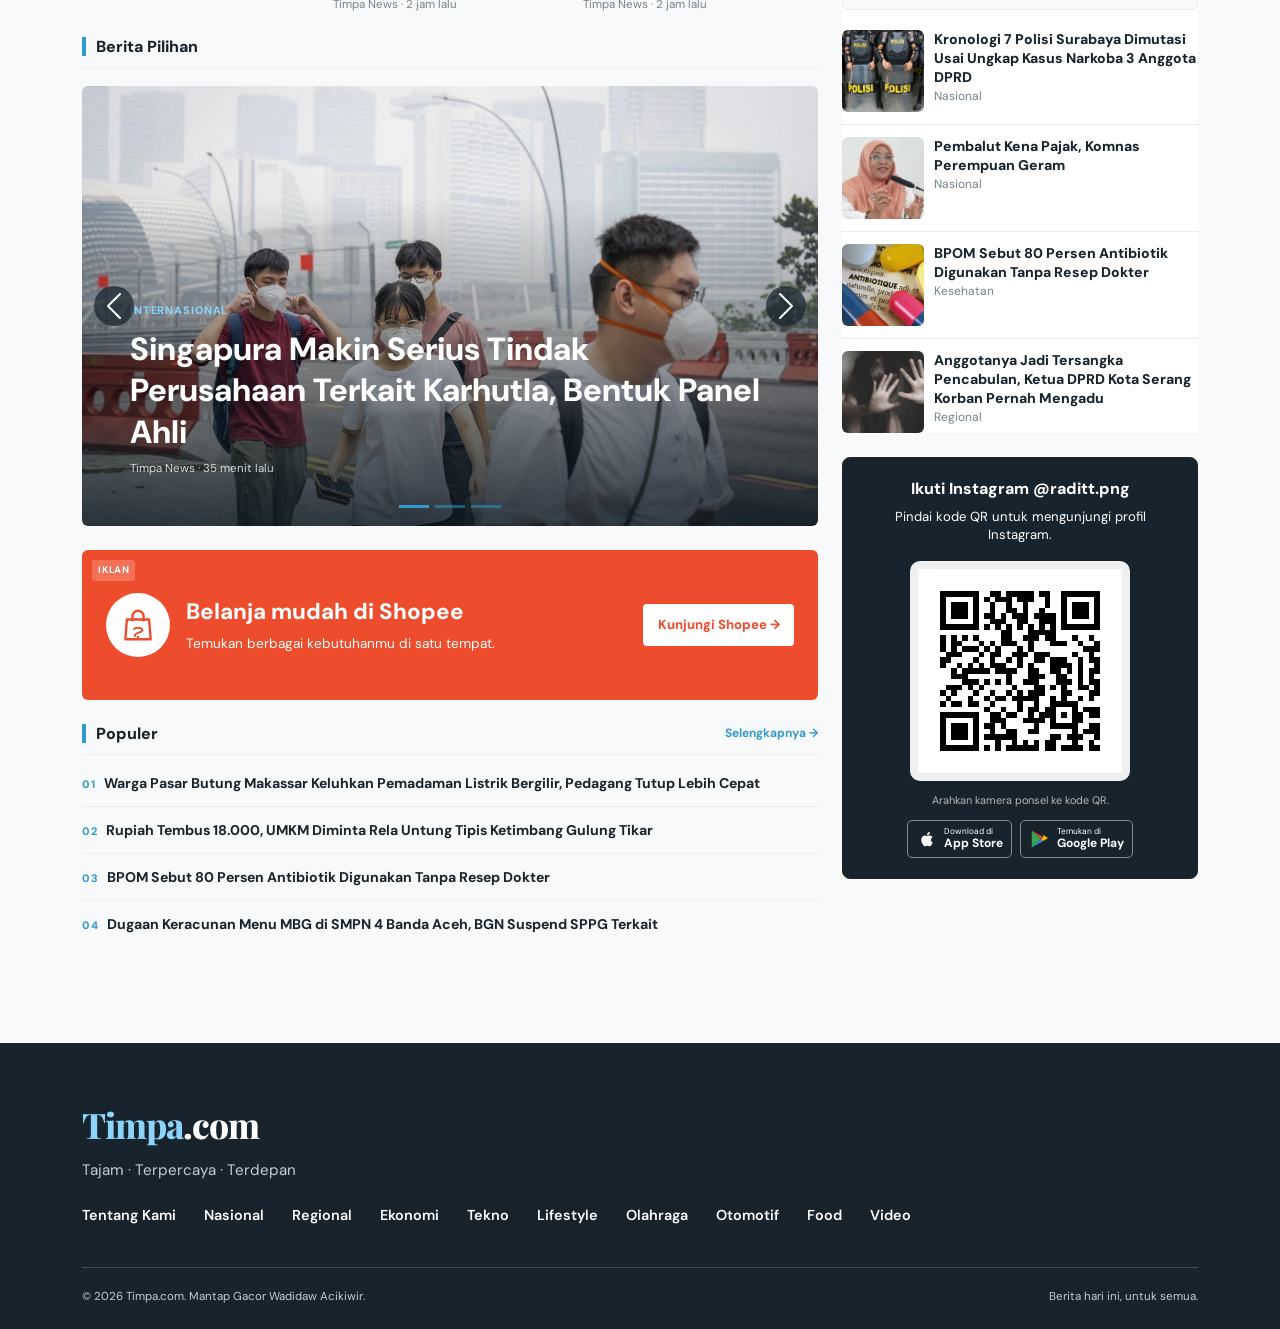
==== commit 0212f6d5: "membuat kolom search bisa diketik dan terhubung langsung ke search page" ====
--- a/index.html
+++ b/index.html
@@ -27,9 +27,15 @@
       <span class="brand-mark">Timpa<span>.com</span></span>
       <span class="brand-tagline">Tajam · Terpercaya · Terdepan</span>
     </a>
-    <form class="d-flex align-items-center flex-grow-1 ms-4 border-dark" role="search" action="#">
+    <form class="d-flex align-items-center flex-grow-1 ms-4 border-dark" role="search" action="search-page.html" method="get">
       <label class="visually-hidden" for="site-search">Cari berita</label>
-      <input class="form-control search-input" id="site-search" type="search" name="q" placeholder="Cari berita..." aria-label="Cari berita">
+      <input class="form-control search-input flex-grow-1" id="site-search" type="search" name="q" placeholder="Cari berita..." aria-label="Cari berita">
+      <button class="btn search-button ms-2" type="submit" aria-label="Cari berita">
+        <svg xmlns="http://www.w3.org/2000/svg" width="18" height="18" fill="none" viewBox="0 0 24 24" stroke="currentColor" stroke-width="2" aria-hidden="true">
+          <circle cx="11" cy="11" r="7"></circle>
+          <path stroke-linecap="round" d="m16 16 4 4"></path>
+        </svg>
+      </button>
     </form>
     <div class="dropdown profile-dropdown ms-2">
       <button class="btn login-button d-inline-flex align-items-center justify-content-center p-2" type="button" data-bs-toggle="dropdown" aria-expanded="false" aria-label="Buka menu akun">
--- a/style.css
+++ b/style.css
@@ -897,3 +897,358 @@
     margin-top: 2.5rem;
     padding-top: 1.25rem;
 }
+
+.search-page {
+    min-height: 60vh;
+}
+
+.search-tabs {
+    align-items: center;
+    border-bottom: 1px solid var(--timpa-line);
+    display: flex;
+    gap: 2rem;
+    margin-bottom: 1.4rem;
+}
+
+.search-tab {
+    border-bottom: 2px solid transparent;
+    color: var(--timpa-muted);
+    font-size: .92rem;
+    font-weight: 700;
+    padding: 0 0 .75rem;
+}
+
+.search-tab:hover,
+.search-tab.active {
+    border-color: var(--timpa-blue);
+    color: var(--timpa-blue);
+}
+
+.search-summary {
+    color: var(--timpa-dark);
+    font-size: 1rem;
+    font-weight: 500;
+    margin: 0 0 1rem;
+}
+
+.search-summary strong {
+    font-weight: 800;
+}
+
+.search-controls {
+    align-items: center;
+    display: flex;
+    gap: .55rem;
+    margin-bottom: 1.5rem;
+}
+
+.search-filter-button,
+.search-filter-icon {
+    align-items: center;
+    background: #fff;
+    border: 1px solid var(--timpa-line);
+    border-radius: 999px;
+    color: var(--timpa-dark);
+    display: inline-flex;
+    font: inherit;
+    font-size: .82rem;
+    justify-content: center;
+    min-height: 38px;
+    padding: .45rem 1rem;
+}
+
+.search-filter-button.active,
+.search-filter-button:hover,
+.search-filter-icon:hover {
+    border-color: var(--timpa-blue);
+    color: var(--timpa-blue);
+}
+
+.search-filter-icon {
+    height: 38px;
+    padding: .5rem;
+    width: 38px;
+}
+
+.search-filter-icon svg {
+    fill: none;
+    height: 20px;
+    stroke: currentColor;
+    stroke-linecap: round;
+    stroke-width: 1.6;
+    width: 20px;
+}
+
+.search-filter-wrap {
+    position: relative;
+}
+
+.search-filter-panel[hidden],
+.search-date-range[hidden] {
+    display: none;
+}
+
+.search-filter-panel {
+    background: #fff;
+    border: 1px solid var(--timpa-line);
+    border-radius: 8px;
+    box-shadow: 0 8px 24px rgba(23, 35, 45, .16);
+    color: var(--timpa-dark);
+    left: 0;
+    padding: 1.25rem;
+    position: absolute;
+    top: calc(100% + .5rem);
+    width: min(440px, calc(100vw - 2rem));
+    z-index: 20;
+}
+
+.search-filter-panel-heading {
+    align-items: center;
+    display: flex;
+    justify-content: space-between;
+    margin-bottom: 1.1rem;
+}
+
+.search-filter-panel-heading h2 {
+    font-size: 1.15rem;
+    font-weight: 800;
+    margin: 0;
+}
+
+.search-filter-close {
+    background: transparent;
+    border: 0;
+    color: var(--timpa-dark);
+    font-size: 1.8rem;
+    line-height: 1;
+    padding: 0 .2rem;
+}
+
+.search-filter-label {
+    display: block;
+    font-size: .9rem;
+    font-weight: 700;
+    margin-bottom: .55rem;
+}
+
+.search-channel {
+    border-color: #d9dfe3;
+    border-radius: 7px;
+    font-size: .9rem;
+    margin-bottom: 1.2rem;
+    min-height: 42px;
+}
+
+.search-date-filter {
+    border: 0;
+    margin: 0 0 1.2rem;
+    padding: 0;
+}
+
+.search-date-filter legend {
+    float: none;
+    width: auto;
+}
+
+.search-date-filter > label {
+    align-items: center;
+    display: flex;
+    font-size: .9rem;
+    gap: .45rem;
+    margin: .55rem 0;
+}
+
+.search-date-filter input[type="radio"] {
+    accent-color: var(--timpa-blue);
+    height: 15px;
+    margin: 0;
+    width: 15px;
+}
+
+.search-date-range {
+    display: grid;
+    gap: .4rem;
+    grid-template-columns: 1fr;
+    margin: .75rem 0 0 1.45rem;
+}
+
+.search-date-range label {
+    color: var(--timpa-muted);
+    font-size: .76rem;
+    font-weight: 600;
+}
+
+.search-date-range input {
+    cursor: pointer;
+    font-size: .82rem;
+    min-width: 0;
+}
+
+.search-filter-apply {
+    background: var(--timpa-blue);
+    border: 1px solid var(--timpa-blue);
+    border-radius: 5px;
+    color: #fff;
+    font-size: .9rem;
+    font-weight: 800;
+    min-height: 42px;
+    width: 100%;
+}
+
+.search-filter-apply:hover {
+    background: #247eae;
+    border-color: #247eae;
+}
+
+.search-results {
+    background: #fff;
+    border-radius: 6px;
+    padding: 0 1rem;
+}
+
+.search-result {
+    align-items: center;
+    border-bottom: 1px solid var(--timpa-line);
+    display: flex;
+    gap: 1rem;
+    padding: 1.1rem 0;
+}
+
+.search-result:last-child {
+    border-bottom: 0;
+}
+
+.search-result-image {
+    flex: 0 0 34%;
+}
+
+.search-result-image img {
+    aspect-ratio: 1.72 / 1;
+    border-radius: 5px;
+    display: block;
+    object-fit: cover;
+    width: 100%;
+}
+
+.search-result-copy {
+    min-width: 0;
+}
+
+.search-result-copy h2 {
+    font-size: clamp(1rem, 1.5vw, 1.25rem);
+    font-weight: 800;
+    line-height: 1.3;
+    margin: .25rem 0 .4rem;
+}
+
+.search-result-copy h2 a:hover {
+    color: var(--timpa-blue);
+}
+
+.search-result-meta {
+    color: var(--timpa-muted);
+    font-size: .73rem;
+    margin: 0 0 .65rem;
+}
+
+.search-result-excerpt {
+    color: #4a5963;
+    font-size: .84rem;
+    line-height: 1.5;
+    margin: 0;
+}
+
+.search-empty {
+    background: #fff;
+    border-radius: 6px;
+    color: var(--timpa-muted);
+    padding: 1.25rem 1rem;
+}
+
+.search-result[hidden],
+.search-empty[hidden] {
+    display: none !important;
+}
+
+.search-pagination {
+    align-items: center;
+    display: flex;
+    gap: .5rem;
+    justify-content: center;
+    margin: 1.5rem 0 .5rem;
+}
+
+.search-page-link {
+    align-items: center;
+    background: #fff;
+    border: 1px solid var(--timpa-line);
+    border-radius: 50%;
+    color: var(--timpa-dark);
+    display: inline-flex;
+    font-size: .85rem;
+    height: 40px;
+    justify-content: center;
+    min-width: 40px;
+    padding: 0 .6rem;
+}
+
+.search-page-link:hover,
+.search-page-link.active {
+    border-color: var(--timpa-blue);
+    color: var(--timpa-blue);
+}
+
+.search-sidebar {
+    padding-top: 3.8rem;
+}
+
+.search-picks {
+    background: #fff;
+    border-radius: 6px;
+    padding: 0 1rem;
+}
+
+.search-picks .side-story:first-child {
+    padding-top: .8rem;
+}
+
+.search-picks .side-story:last-child {
+    border-bottom: 0;
+    padding-bottom: .8rem;
+}
+
+@media (max-width: 767.98px) {
+    .search-sidebar {
+        padding-top: 0;
+    }
+
+    .search-result {
+        align-items: flex-start;
+    }
+}
+
+@media (max-width: 575.98px) {
+    .search-tabs {
+        gap: 1.5rem;
+    }
+
+    .search-results,
+    .search-picks {
+        padding-left: .75rem;
+        padding-right: .75rem;
+    }
+
+    .search-result {
+        align-items: stretch;
+        flex-direction: column;
+        gap: .75rem;
+    }
+
+    .search-result-image {
+        flex-basis: auto;
+    }
+
+    .search-result-image img {
+        aspect-ratio: 1.8 / 1;
+    }
+}
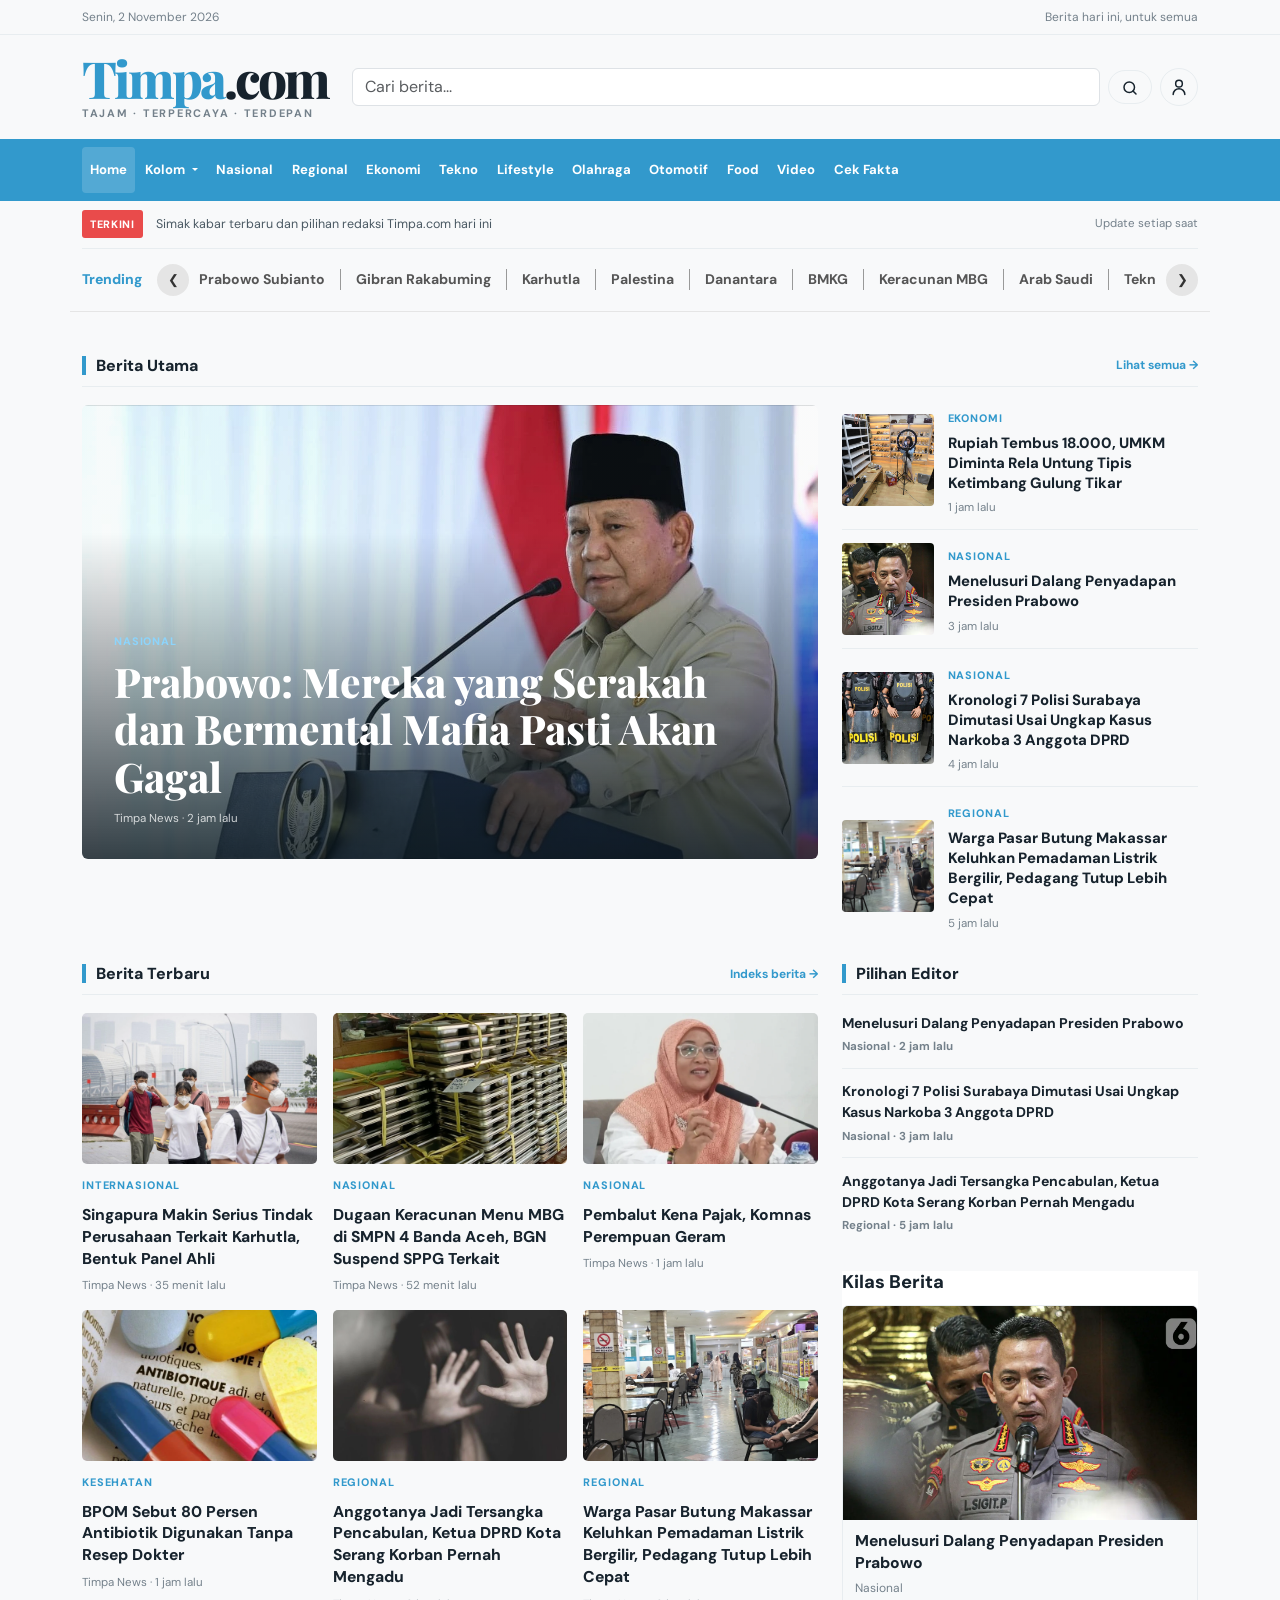
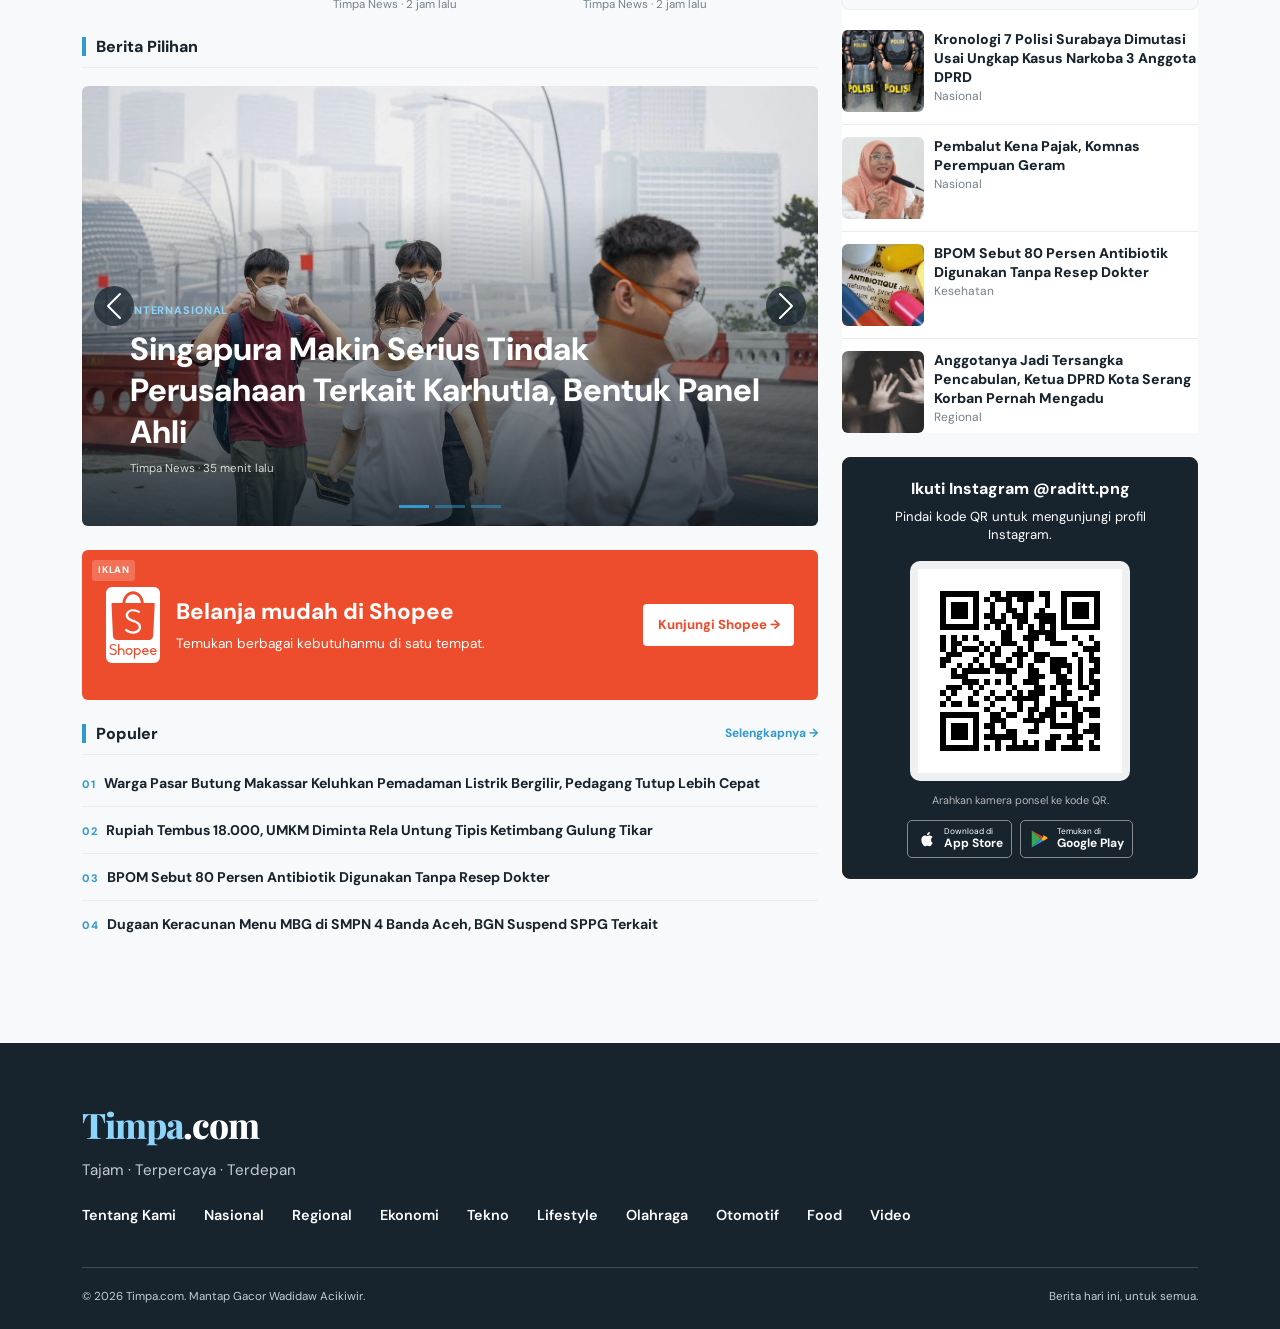
==== commit 408417e5: "ganti logo shoppee" ====
--- a/index.html
+++ b/index.html
@@ -89,8 +89,8 @@
               Kolom
             </button>
             <ul class="dropdown-menu nav-column-menu profile-menu">
-              <li><a class="dropdown-item" href="#">Kolumnis</a></li>
-              <li><a class="dropdown-item" href="#">Indeks</a></li>
+              <li><a class="dropdown-item" href="kolumnis.html">Kolumnis</a></li>
+              <li><a class="dropdown-item" href="indeks.html">Indeks</a></li>
             </ul>
           </li>
           <li class="nav-item"><a class="nav-link" href="#">Nasional</a></li>
@@ -102,7 +102,7 @@
           <li class="nav-item"><a class="nav-link" href="#">Otomotif</a></li>
           <li class="nav-item"><a class="nav-link" href="#">Food</a></li>
           <li class="nav-item"><a class="nav-link" href="#">Video</a></li>
-          <li class="nav-item"><a class="nav-link" href="#">Cek Fakta</a></li>
+          <li class="nav-item"><a class="nav-link" href="hoaks.html">Cek Fakta</a></li>
         </ul>
       </div>
     </div>
@@ -312,12 +312,7 @@
         <a class="shopee-ad mb-4" href="https://shopee.co.id/" target="_blank" rel="noopener noreferrer" aria-label="Kunjungi Shopee">
           <span class="shopee-ad-label">IKLAN</span>
           <span class="shopee-ad-icon" aria-hidden="true">
-            <svg viewBox="0 0 48 48" fill="none">
-              <path d="M10 17h28l2 25H8l2-25Z" stroke="currentColor" stroke-width="3" stroke-linejoin="round"></path>
-              <path d="M17 18v-5a7 7 0 0 1 14 0v5" stroke="currentColor" stroke-width="3" stroke-linecap="round"></path>
-              <path d="M19 29c1.2-2 8.8-2 10 0 2 3-2.5 4-5 5s-4 2-4 4" stroke="currentColor" stroke-width="2.5" stroke-linecap="round"></path>
-              <circle cx="24" cy="39" r="1.5" fill="currentColor"></circle>
-            </svg>
+            <img src="assets/shopee-vertical.svg" alt="">
           </span>
           <span class="shopee-ad-copy">
             <strong>Belanja mudah di Shopee</strong>
--- a/style.css
+++ b/style.css
@@ -774,18 +774,20 @@
 .shopee-ad-icon {
     align-items: center;
     background: #fff;
-    border-radius: 50%;
+    border-radius: 6px;
     color: #ee4d2d;
     display: flex;
-    flex: 0 0 64px;
-    height: 64px;
+    flex: 0 0 54px;
+    height: 76px;
     justify-content: center;
-    width: 64px;
-}
-
-.shopee-ad-icon svg {
-    height: 38px;
-    width: 38px;
+    width: 54px;
+}
+
+.shopee-ad-icon img {
+    height: 100%;
+    object-fit: contain;
+    padding: 3px;
+    width: 100%;
 }
 
 .shopee-ad-copy {
@@ -822,14 +824,13 @@
     }
 
     .shopee-ad-icon {
-        flex-basis: 48px;
-        height: 48px;
-        width: 48px;
-    }
-
-    .shopee-ad-icon svg {
-        height: 30px;
-        width: 30px;
+        flex-basis: 42px;
+        height: 60px;
+        width: 42px;
+    }
+
+    .shopee-ad-icon img {
+        padding: 2px;
     }
 
     .shopee-ad-copy {
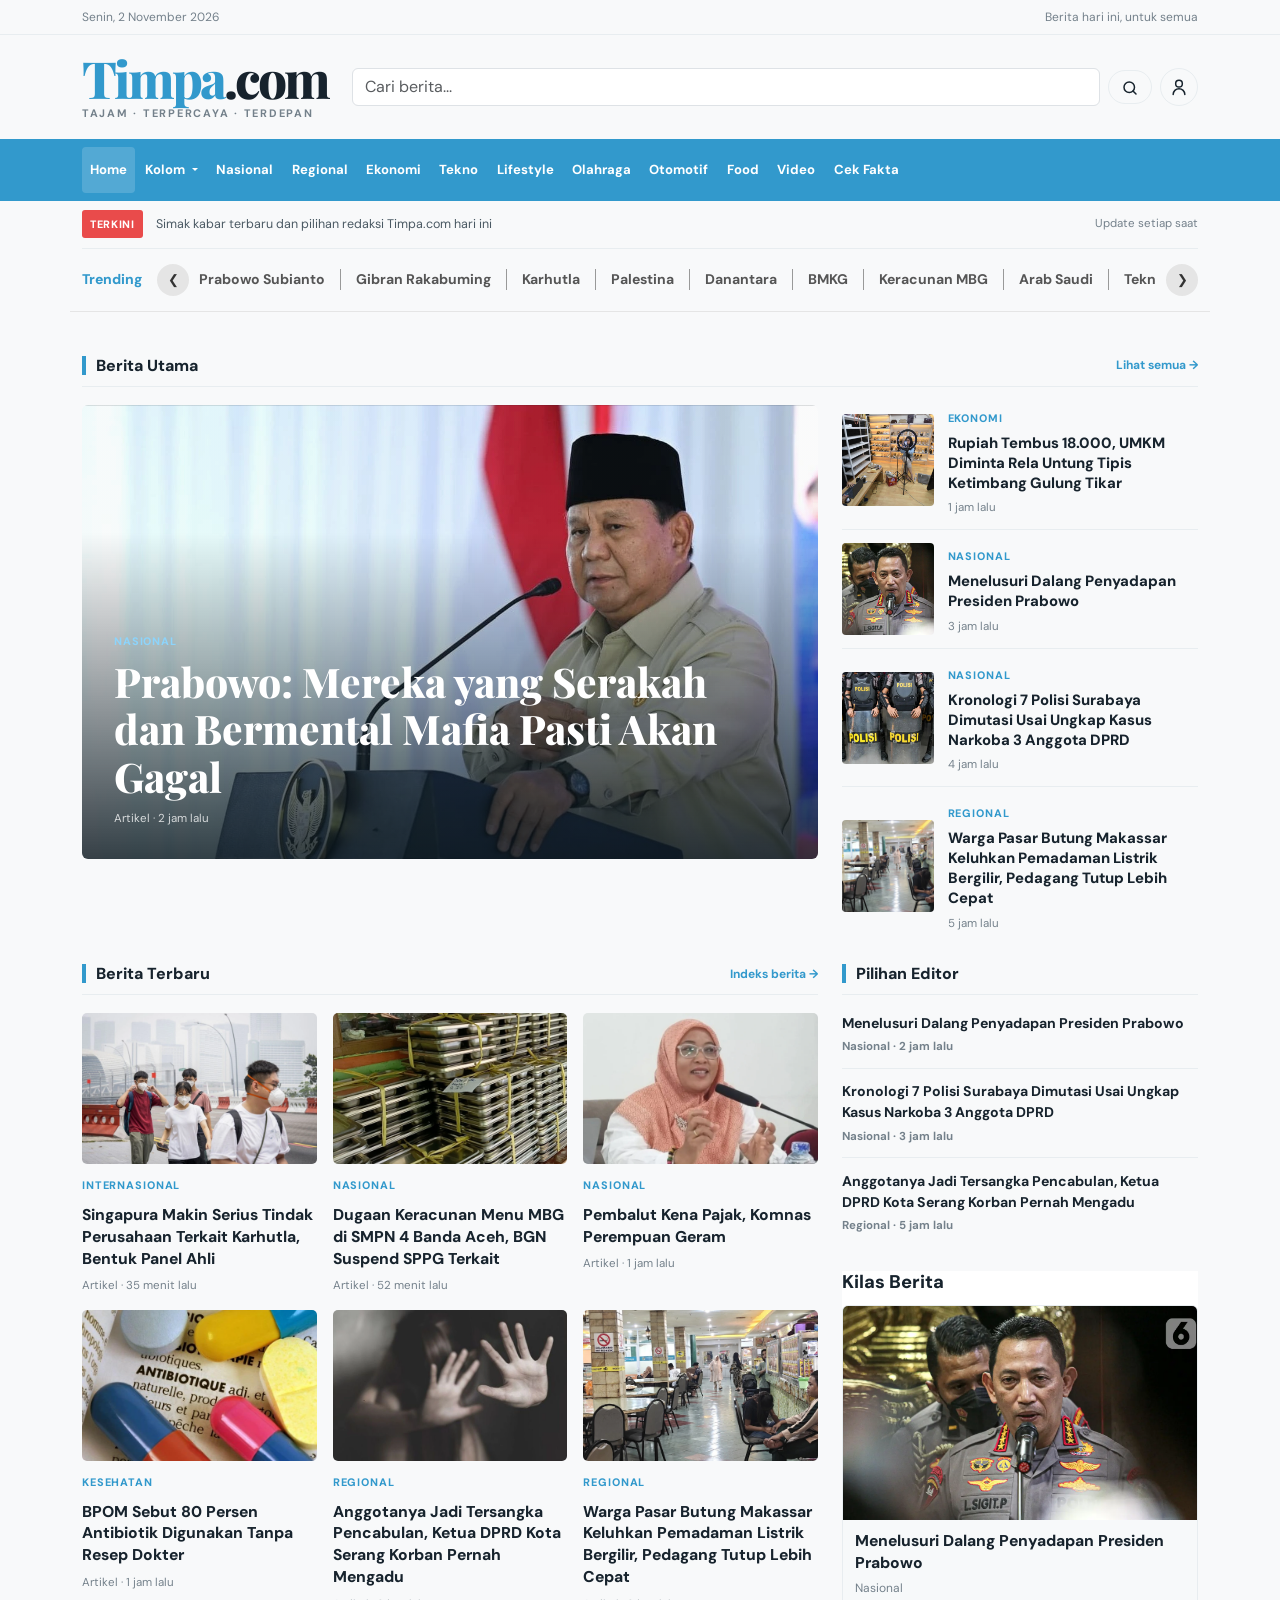
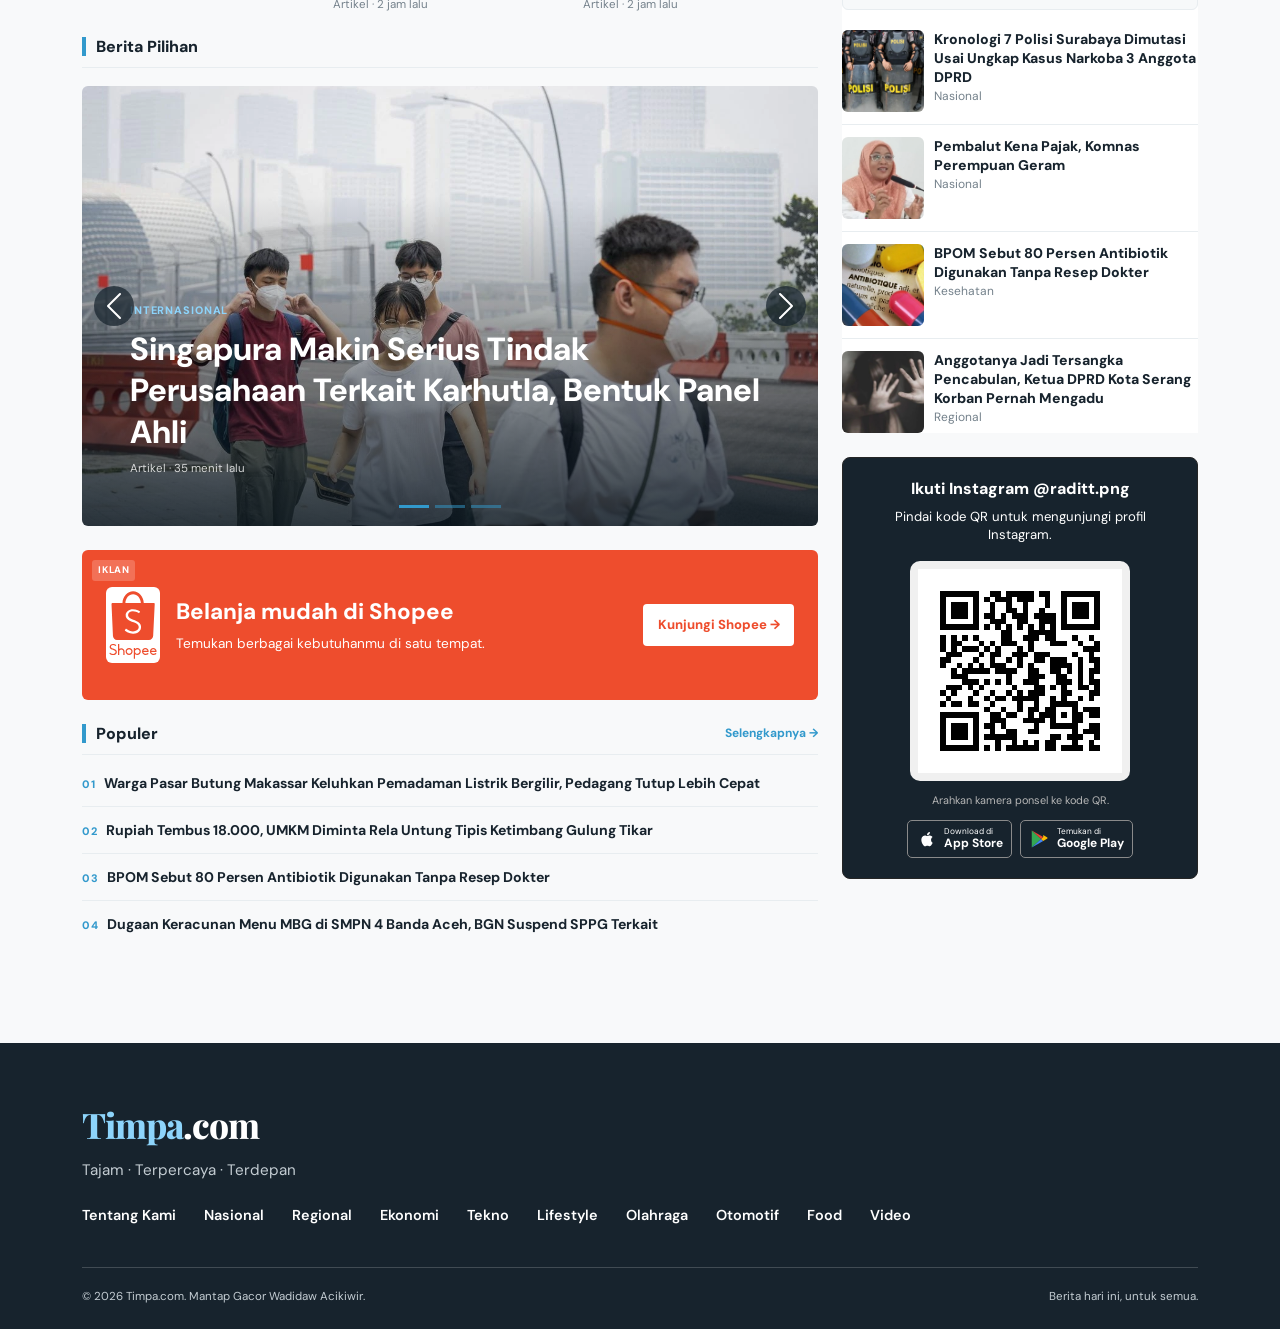
==== commit f7bdb71d: "SImpan perubahan" ====
--- a/index.html
+++ b/index.html
@@ -23,7 +23,7 @@
   </div>
 
   <header class="container brand-row d-flex align-items-center justify-content-between">
-    <a class="d-inline-flex flex-column" href="#" aria-label="Timpa.com beranda">
+    <a class="d-inline-flex flex-column" href="index.html" aria-label="Timpa.com beranda">
       <span class="brand-mark">Timpa<span>.com</span></span>
       <span class="brand-tagline">Tajam · Terpercaya · Terdepan</span>
     </a>
@@ -49,29 +49,29 @@
           <span class="profile-avatar" aria-hidden="true">T</span>
           <div>
             <strong>Mustofa Ganteng</strong>
-            <a href="#">mustofagantenggacor@gmail.com</a>
+            <a href="mailto:mustofagantenggacor@gmail.com">mustofagantenggacor@gmail.com</a>
           </div>
         </div>
-        <a class="dropdown-item" href="#">
+        <button type="button" class="dropdown-item">
           <svg viewBox="0 0 24 24" aria-hidden="true"><path d="M6 3.75h12a1 1 0 0 1 1 1V21l-7-4-7 4V4.75a1 1 0 0 1 1-1Z"></path></svg>
           Konten yang disimpan
-        </a>
-        <a class="dropdown-item" href="#">
+        </button>
+        <button type="button" class="dropdown-item">
           <svg viewBox="0 0 24 24" aria-hidden="true"><path d="M7 10v10H4V10h3Zm3 10h7.2a2 2 0 0 0 1.94-1.52l1.5-6A2 2 0 0 0 18.7 10H14l.7-3.1A2.4 2.4 0 0 0 12.35 4L8 10v10Z"></path></svg>
           Konten yang disukai
-        </a>
-        <a class="dropdown-item" href="#">
+        </button>
+        <button type="button" class="dropdown-item">
           <svg viewBox="0 0 24 24" aria-hidden="true"><path d="M4 6h16M4 12h16M4 18h16"></path><circle cx="9" cy="6" r="2"></circle><circle cx="15" cy="12" r="2"></circle><circle cx="8" cy="18" r="2"></circle></svg>
           Atur Minat
-        </a>
-        <a class="dropdown-item" href="#">
+        </button>
+        <button type="button" class="dropdown-item">
           <svg viewBox="0 0 24 24" aria-hidden="true"><circle cx="12" cy="12" r="4"></circle><path d="M12 2v2m0 16v2M4.93 4.93l1.42 1.42m11.3 11.3 1.42 1.42M2 12h2m16 0h2M4.93 19.07l1.42-1.42m11.3-11.3 1.42-1.42"></path></svg>
           Atur mode
-        </a>
-        <a class="dropdown-item" href="#">
+        </button>
+        <button type="button" class="dropdown-item">
           <svg viewBox="0 0 24 24" aria-hidden="true"><path d="M4 5.5h16v12H9l-5 3v-15Z"></path><path d="m12 8 1.1 2.2 2.4.35-1.75 1.7.4 2.4L12 13.5l-2.15 1.15.4-2.4-1.75-1.7 2.4-.35L12 8Z"></path></svg>
           Berikan Masukan
-        </a>
+        </button>
       </div>
     </div>
   </header>
@@ -83,7 +83,7 @@
       </button>
       <div class="collapse navbar-collapse" id="mainMenu">
         <ul class="navbar-nav">
-          <li class="nav-item"><a class="nav-link active" aria-current="page" href="#">Home</a></li>
+          <li class="nav-item"><a class="nav-link active" aria-current="page" href="index.html">Home</a></li>
           <li class="nav-item dropdown column-dropdown">
             <button class="nav-link dropdown-toggle" type="button" data-bs-toggle="dropdown" aria-expanded="false">
               Kolom
@@ -93,15 +93,15 @@
               <li><a class="dropdown-item" href="indeks.html">Indeks</a></li>
             </ul>
           </li>
-          <li class="nav-item"><a class="nav-link" href="#">Nasional</a></li>
-          <li class="nav-item"><a class="nav-link" href="#">Regional</a></li>
-          <li class="nav-item"><a class="nav-link" href="#">Ekonomi</a></li>
-          <li class="nav-item"><a class="nav-link" href="#">Tekno</a></li>
-          <li class="nav-item"><a class="nav-link" href="#">Lifestyle</a></li>
-          <li class="nav-item"><a class="nav-link" href="#">Olahraga</a></li>
-          <li class="nav-item"><a class="nav-link" href="#">Otomotif</a></li>
-          <li class="nav-item"><a class="nav-link" href="#">Food</a></li>
-          <li class="nav-item"><a class="nav-link" href="#">Video</a></li>
+          <li class="nav-item"><a class="nav-link" href="search-page.html?q=Nasional">Nasional</a></li>
+          <li class="nav-item"><a class="nav-link" href="search-page.html?q=Regional">Regional</a></li>
+          <li class="nav-item"><a class="nav-link" href="search-page.html?q=Ekonomi">Ekonomi</a></li>
+          <li class="nav-item"><a class="nav-link" href="search-page.html?q=Tekno">Tekno</a></li>
+          <li class="nav-item"><a class="nav-link" href="search-page.html?q=Lifestyle">Lifestyle</a></li>
+          <li class="nav-item"><a class="nav-link" href="search-page.html?q=Olahraga">Olahraga</a></li>
+          <li class="nav-item"><a class="nav-link" href="search-page.html?q=Otomotif">Otomotif</a></li>
+          <li class="nav-item"><a class="nav-link" href="search-page.html?q=Food">Food</a></li>
+          <li class="nav-item"><a class="nav-link" href="search-page.html?q=Video">Video</a></li>
           <li class="nav-item"><a class="nav-link" href="hoaks.html">Cek Fakta</a></li>
         </ul>
       </div>
@@ -123,18 +123,18 @@
       <button class="trending-arrow trending-prev" type="button" aria-label="Geser ke kiri">&#10094;</button>
 
       <div class="trending-list" id="trendingList">
-        <a href="#">Prabowo Subianto</a>
-        <a href="#">Gibran Rakabuming</a>
-        <a href="#">Karhutla</a>
-        <a href="#">Palestina</a>
-        <a href="#">Danantara</a>
-        <a href="#">BMKG</a>
-        <a href="#">Keracunan MBG</a>
-        <a href="#">Arab Saudi</a>
-        <a href="#">Teknologi</a>
-        <a href="#">Olahraga</a>
-        <a href="#">Ekonomi</a>
-        <a href="#">Pendidikan</a>
+        <a href="search-page.html?q=Prabowo+Subianto">Prabowo Subianto</a>
+        <a href="search-page.html?q=Gibran+Rakabuming">Gibran Rakabuming</a>
+        <a href="search-page.html?q=Karhutla">Karhutla</a>
+        <a href="search-page.html?q=Palestina">Palestina</a>
+        <a href="search-page.html?q=Danantara">Danantara</a>
+        <a href="search-page.html?q=BMKG">BMKG</a>
+        <a href="search-page.html?q=Keracunan+MBG">Keracunan MBG</a>
+        <a href="search-page.html?q=Arab+Saudi">Arab Saudi</a>
+        <a href="search-page.html?q=Teknologi">Teknologi</a>
+        <a href="search-page.html?q=Olahraga">Olahraga</a>
+        <a href="search-page.html?q=Ekonomi">Ekonomi</a>
+        <a href="search-page.html?q=Pendidikan">Pendidikan</a>
       </div>
 
       <button class="trending-arrow trending-next" type="button" aria-label="Geser ke kanan">&#10095;</button>
@@ -145,7 +145,7 @@
     <section aria-labelledby="top-stories-heading">
       <div class="section-heading">
         <h2 id="top-stories-heading">Berita Utama</h2>
-        <a href="#">Lihat semua <span aria-hidden="true">→</span></a>
+        <a href="indeks.html">Lihat semua <span aria-hidden="true">→</span></a>
       </div>
 
       <div class="row g-4">
@@ -153,7 +153,7 @@
           <article class="hero-image">
             <span class="category-label">Nasional</span>
             <h1><a href="isi-berita.html">Prabowo: Mereka yang Serakah dan Bermental Mafia Pasti Akan Gagal</a></h1>
-            <div class="story-meta">Timpa News <span aria-hidden="true">·</span> 2 jam lalu</div>
+            <div class="story-meta">Artikel <span aria-hidden="true">·</span> 2 jam lalu</div>
           </article>
         </div>
         <div class="col-lg-4">
@@ -161,7 +161,7 @@
             <img src="assets/img/foto7.webp" alt="Pelaku usaha berjualan melalui siaran langsung" loading="lazy">
             <div>
               <span class="category-label">Ekonomi</span>
-              <h3><a href="#">Rupiah Tembus 18.000, UMKM Diminta Rela Untung Tipis Ketimbang Gulung Tikar</a></h3>
+              <h3><a href="isi-berita.html">Rupiah Tembus 18.000, UMKM Diminta Rela Untung Tipis Ketimbang Gulung Tikar</a></h3>
               <div class="story-meta">1 jam lalu</div>
             </div>
           </div>
@@ -169,7 +169,7 @@
             <img src="assets/img/foto6.webp" alt="Kapolri Jenderal Listyo Sigit Prabowo" loading="lazy">
             <div>
               <span class="category-label">Nasional</span>
-              <h3><a href="#">Menelusuri Dalang Penyadapan Presiden Prabowo</a></h3>
+              <h3><a href="isi-berita.html">Menelusuri Dalang Penyadapan Presiden Prabowo</a></h3>
               <div class="story-meta">3 jam lalu</div>
             </div>
           </div>
@@ -177,7 +177,7 @@
             <img src="assets/img/foto4.webp" alt="Barisan polisi dengan perlengkapan pengamanan" loading="lazy">
             <div>
               <span class="category-label">Nasional</span>
-              <h3><a href="#">Kronologi 7 Polisi Surabaya Dimutasi Usai Ungkap Kasus Narkoba 3 Anggota DPRD</a></h3>
+              <h3><a href="isi-berita.html">Kronologi 7 Polisi Surabaya Dimutasi Usai Ungkap Kasus Narkoba 3 Anggota DPRD</a></h3>
               <div class="story-meta">4 jam lalu</div>
             </div>
           </div>
@@ -185,7 +185,7 @@
             <img src="assets/img/foto10.webp" alt="Suasana pusat perbelanjaan Pasar Butung Makassar" loading="lazy">
             <div>
               <span class="category-label">Regional</span>
-              <h3><a href="#">Warga Pasar Butung Makassar Keluhkan Pemadaman Listrik Bergilir, Pedagang Tutup Lebih Cepat</a></h3>
+              <h3><a href="isi-berita.html">Warga Pasar Butung Makassar Keluhkan Pemadaman Listrik Bergilir, Pedagang Tutup Lebih Cepat</a></h3>
               <div class="story-meta">5 jam lalu</div>
             </div>
           </div>
@@ -198,66 +198,66 @@
         <section class="mb-4" aria-labelledby="latest-heading">
           <div class="section-heading">
             <h2 id="latest-heading">Berita Terbaru</h2>
-            <a href="#">Indeks berita <span aria-hidden="true">→</span></a>
+            <a href="indeks.html">Indeks berita <span aria-hidden="true">→</span></a>
           </div>
           <div class="row g-3">
             <div class="col-md-6 col-xl-4">
               <article class="news-card">
-                <a href="#"><img src="assets/img/foto1.webp" alt="Warga Singapura mengenakan masker saat kabut asap" loading="lazy"></a>
+                <a href="isi-berita.html"><img src="assets/img/foto1.webp" alt="Warga Singapura mengenakan masker saat kabut asap" loading="lazy"></a>
                 <div class="pt-2">
                   <span class="category-label">Internasional</span>
-                  <h3><a href="#">Singapura Makin Serius Tindak Perusahaan Terkait Karhutla, Bentuk Panel Ahli</a></h3>
-                  <div class="story-meta">Timpa News <span aria-hidden="true">·</span> 35 menit lalu</div>
-                </div>
-              </article>
-            </div>
-            <div class="col-md-6 col-xl-4">
-              <article class="news-card">
-                <a href="#"><img src="assets/img/foto3.webp" alt="Kotak makanan untuk program MBG" loading="lazy"></a>
+                  <h3><a href="isi-berita.html">Singapura Makin Serius Tindak Perusahaan Terkait Karhutla, Bentuk Panel Ahli</a></h3>
+                  <div class="story-meta">Artikel <span aria-hidden="true">·</span> 35 menit lalu</div>
+                </div>
+              </article>
+            </div>
+            <div class="col-md-6 col-xl-4">
+              <article class="news-card">
+                <a href="isi-berita.html"><img src="assets/img/foto3.webp" alt="Kotak makanan untuk program MBG" loading="lazy"></a>
                 <div class="pt-2">
                   <span class="category-label">Nasional</span>
-                  <h3><a href="#">Dugaan Keracunan Menu MBG di SMPN 4 Banda Aceh, BGN Suspend SPPG Terkait</a></h3>
-                  <div class="story-meta">Timpa News <span aria-hidden="true">·</span> 52 menit lalu</div>
-                </div>
-              </article>
-            </div>
-            <div class="col-md-6 col-xl-4">
-              <article class="news-card">
-                <a href="#"><img src="assets/img/foto5.webp" alt="Perwakilan Komnas Perempuan memberikan keterangan" loading="lazy"></a>
+                  <h3><a href="isi-berita.html">Dugaan Keracunan Menu MBG di SMPN 4 Banda Aceh, BGN Suspend SPPG Terkait</a></h3>
+                  <div class="story-meta">Artikel <span aria-hidden="true">·</span> 52 menit lalu</div>
+                </div>
+              </article>
+            </div>
+            <div class="col-md-6 col-xl-4">
+              <article class="news-card">
+                <a href="isi-berita.html"><img src="assets/img/foto5.webp" alt="Perwakilan Komnas Perempuan memberikan keterangan" loading="lazy"></a>
                 <div class="pt-2">
                   <span class="category-label">Nasional</span>
-                  <h3><a href="#">Pembalut Kena Pajak, Komnas Perempuan Geram</a></h3>
-                  <div class="story-meta">Timpa News <span aria-hidden="true">·</span> 1 jam lalu</div>
-                </div>
-              </article>
-            </div>
-            <div class="col-md-6 col-xl-4">
-              <article class="news-card">
-                <a href="#"><img src="assets/img/foto8.webp" alt="Beragam pil antibiotik" loading="lazy"></a>
+                  <h3><a href="isi-berita.html">Pembalut Kena Pajak, Komnas Perempuan Geram</a></h3>
+                  <div class="story-meta">Artikel <span aria-hidden="true">·</span> 1 jam lalu</div>
+                </div>
+              </article>
+            </div>
+            <div class="col-md-6 col-xl-4">
+              <article class="news-card">
+                <a href="isi-berita.html"><img src="assets/img/foto8.webp" alt="Beragam pil antibiotik" loading="lazy"></a>
                 <div class="pt-2">
                   <span class="category-label">Kesehatan</span>
-                  <h3><a href="#">BPOM Sebut 80 Persen Antibiotik Digunakan Tanpa Resep Dokter</a></h3>
-                  <div class="story-meta">Timpa News <span aria-hidden="true">·</span> 1 jam lalu</div>
-                </div>
-              </article>
-            </div>
-            <div class="col-md-6 col-xl-4">
-              <article class="news-card">
-                <a href="#"><img src="assets/img/foto9.webp" alt="Ilustrasi seseorang melindungi diri dari kekerasan" loading="lazy"></a>
+                  <h3><a href="isi-berita.html">BPOM Sebut 80 Persen Antibiotik Digunakan Tanpa Resep Dokter</a></h3>
+                  <div class="story-meta">Artikel <span aria-hidden="true">·</span> 1 jam lalu</div>
+                </div>
+              </article>
+            </div>
+            <div class="col-md-6 col-xl-4">
+              <article class="news-card">
+                <a href="isi-berita.html"><img src="assets/img/foto9.webp" alt="Ilustrasi seseorang melindungi diri dari kekerasan" loading="lazy"></a>
                 <div class="pt-2">
                   <span class="category-label">Regional</span>
-                  <h3><a href="#">Anggotanya Jadi Tersangka Pencabulan, Ketua DPRD Kota Serang Korban Pernah Mengadu</a></h3>
-                  <div class="story-meta">Timpa News <span aria-hidden="true">·</span> 2 jam lalu</div>
-                </div>
-              </article>
-            </div>
-            <div class="col-md-6 col-xl-4">
-              <article class="news-card">
-                <a href="#"><img src="assets/img/foto10.webp" alt="Suasana pusat perbelanjaan Pasar Butung Makassar" loading="lazy"></a>
+                  <h3><a href="isi-berita.html">Anggotanya Jadi Tersangka Pencabulan, Ketua DPRD Kota Serang Korban Pernah Mengadu</a></h3>
+                  <div class="story-meta">Artikel <span aria-hidden="true">·</span> 2 jam lalu</div>
+                </div>
+              </article>
+            </div>
+            <div class="col-md-6 col-xl-4">
+              <article class="news-card">
+                <a href="isi-berita.html"><img src="assets/img/foto10.webp" alt="Suasana pusat perbelanjaan Pasar Butung Makassar" loading="lazy"></a>
                 <div class="pt-2">
                   <span class="category-label">Regional</span>
-                  <h3><a href="#">Warga Pasar Butung Makassar Keluhkan Pemadaman Listrik Bergilir, Pedagang Tutup Lebih Cepat</a></h3>
-                  <div class="story-meta">Timpa News <span aria-hidden="true">·</span> 2 jam lalu</div>
+                  <h3><a href="isi-berita.html">Warga Pasar Butung Makassar Keluhkan Pemadaman Listrik Bergilir, Pedagang Tutup Lebih Cepat</a></h3>
+                  <div class="story-meta">Artikel <span aria-hidden="true">·</span> 2 jam lalu</div>
                 </div>
               </article>
             </div>
@@ -279,24 +279,24 @@
                 <img class="featured-carousel-image" src="assets/img/foto1.webp" alt="Warga Singapura mengenakan masker saat kabut asap" loading="lazy">
                 <div class="featured-carousel-caption">
                   <span class="category-label">Internasional</span>
-                  <h3><a href="#">Singapura Makin Serius Tindak Perusahaan Terkait Karhutla, Bentuk Panel Ahli</a></h3>
-                  <p class="story-meta mb-0">Timpa News <span aria-hidden="true">·</span> 35 menit lalu</p>
+                  <h3><a href="isi-berita.html">Singapura Makin Serius Tindak Perusahaan Terkait Karhutla, Bentuk Panel Ahli</a></h3>
+                  <p class="story-meta mb-0">Artikel <span aria-hidden="true">·</span> 35 menit lalu</p>
                 </div>
               </article>
               <article class="carousel-item">
                 <img class="featured-carousel-image" src="assets/img/foto2.webp" alt="Presiden Prabowo Subianto sedang berbicara" loading="lazy">
                 <div class="featured-carousel-caption">
                   <span class="category-label">Nasional</span>
-                  <h3><a href="#">Prabowo: Mereka yang Serakah dan Bermental Mafia Pasti Akan Gagal</a></h3>
-                  <p class="story-meta mb-0">Timpa News <span aria-hidden="true">·</span> 52 menit lalu</p>
+                  <h3><a href="isi-berita.html">Prabowo: Mereka yang Serakah dan Bermental Mafia Pasti Akan Gagal</a></h3>
+                  <p class="story-meta mb-0">Artikel <span aria-hidden="true">·</span> 52 menit lalu</p>
                 </div>
               </article>
               <article class="carousel-item">
                 <img class="featured-carousel-image" src="assets/img/foto3.webp" alt="Kotak makanan untuk program MBG" loading="lazy">
                 <div class="featured-carousel-caption">
                   <span class="category-label">Nasional</span>
-                  <h3><a href="#">Dugaan Keracunan Menu MBG di SMPN 4 Banda Aceh, BGN Suspend SPPG Terkait</a></h3>
-                  <p class="story-meta mb-0">Timpa News <span aria-hidden="true">·</span> 2 jam lalu</p>
+                  <h3><a href="isi-berita.html">Dugaan Keracunan Menu MBG di SMPN 4 Banda Aceh, BGN Suspend SPPG Terkait</a></h3>
+                  <p class="story-meta mb-0">Artikel <span aria-hidden="true">·</span> 2 jam lalu</p>
                 </div>
               </article>
             </div>
@@ -323,13 +323,13 @@
         <section class="mb-4" aria-labelledby="popular-heading">
           <div class="section-heading">
             <h2 id="popular-heading">Populer</h2>
-            <a href="#">Selengkapnya <span aria-hidden="true">→</span></a>
+            <a href="indeks.html">Selengkapnya <span aria-hidden="true">→</span></a>
           </div>
           <ol class="headline-list">
-            <li><a href="#"><span class="category-label me-2">01</span>Warga Pasar Butung Makassar Keluhkan Pemadaman Listrik Bergilir, Pedagang Tutup Lebih Cepat</a></li>
-            <li><a href="#"><span class="category-label me-2">02</span>Rupiah Tembus 18.000, UMKM Diminta Rela Untung Tipis Ketimbang Gulung Tikar</a></li>
-            <li><a href="#"><span class="category-label me-2">03</span>BPOM Sebut 80 Persen Antibiotik Digunakan Tanpa Resep Dokter</a></li>
-            <li><a href="#"><span class="category-label me-2">04</span>Dugaan Keracunan Menu MBG di SMPN 4 Banda Aceh, BGN Suspend SPPG Terkait</a></li>
+            <li><a href="isi-berita.html"><span class="category-label me-2">01</span>Warga Pasar Butung Makassar Keluhkan Pemadaman Listrik Bergilir, Pedagang Tutup Lebih Cepat</a></li>
+            <li><a href="isi-berita.html"><span class="category-label me-2">02</span>Rupiah Tembus 18.000, UMKM Diminta Rela Untung Tipis Ketimbang Gulung Tikar</a></li>
+            <li><a href="isi-berita.html"><span class="category-label me-2">03</span>BPOM Sebut 80 Persen Antibiotik Digunakan Tanpa Resep Dokter</a></li>
+            <li><a href="isi-berita.html"><span class="category-label me-2">04</span>Dugaan Keracunan Menu MBG di SMPN 4 Banda Aceh, BGN Suspend SPPG Terkait</a></li>
           </ol>
         </section>
       </div>
@@ -340,22 +340,22 @@
             <h2 id="editor-choice-heading">Pilihan Editor</h2>
           </div>
           <ul class="headline-list">
-            <li><a href="#">Menelusuri Dalang Penyadapan Presiden Prabowo</a><div class="story-meta mt-1">Nasional <span aria-hidden="true">·</span> 2 jam lalu</div></li>
-            <li><a href="#">Kronologi 7 Polisi Surabaya Dimutasi Usai Ungkap Kasus Narkoba 3 Anggota DPRD</a><div class="story-meta mt-1">Nasional <span aria-hidden="true">·</span> 3 jam lalu</div></li>
-            <li><a href="#">Anggotanya Jadi Tersangka Pencabulan, Ketua DPRD Kota Serang Korban Pernah Mengadu</a><div class="story-meta mt-1">Regional <span aria-hidden="true">·</span> 5 jam lalu</div></li>
+            <li><a href="isi-berita.html">Menelusuri Dalang Penyadapan Presiden Prabowo</a><div class="story-meta mt-1">Nasional <span aria-hidden="true">·</span> 2 jam lalu</div></li>
+            <li><a href="isi-berita.html">Kronologi 7 Polisi Surabaya Dimutasi Usai Ungkap Kasus Narkoba 3 Anggota DPRD</a><div class="story-meta mt-1">Nasional <span aria-hidden="true">·</span> 3 jam lalu</div></li>
+            <li><a href="isi-berita.html">Anggotanya Jadi Tersangka Pencabulan, Ketua DPRD Kota Serang Korban Pernah Mengadu</a><div class="story-meta mt-1">Regional <span aria-hidden="true">·</span> 5 jam lalu</div></li>
           </ul>
         </section>
         <section class="quick-news" aria-labelledby="quick-news-heading">
           <h2 id="quick-news-heading">Kilas Berita</h2>
           <article class="quick-news-feature">
-            <a href="#">
+            <a href="isi-berita.html">
               <img src="assets/img/foto6.webp" alt="Kapolri Jenderal Listyo Sigit Prabowo" loading="lazy">
               <span class="quick-news-title">Menelusuri Dalang Penyadapan Presiden Prabowo</span>
             </a>
             <span class="quick-news-category">Nasional</span>
           </article>
           <article class="quick-news-item">
-            <a href="#">
+            <a href="isi-berita.html">
               <img src="assets/img/foto4.webp" alt="Barisan polisi dengan perlengkapan pengamanan" loading="lazy">
               <span class="quick-news-copy">
                 <span class="quick-news-item-title">Kronologi 7 Polisi Surabaya Dimutasi Usai Ungkap Kasus Narkoba 3 Anggota DPRD</span>
@@ -364,7 +364,7 @@
             </a>
           </article>
           <article class="quick-news-item">
-            <a href="#">
+            <a href="isi-berita.html">
               <img src="assets/img/foto5.webp" alt="Perwakilan Komnas Perempuan memberikan keterangan" loading="lazy">
               <span class="quick-news-copy">
                 <span class="quick-news-item-title">Pembalut Kena Pajak, Komnas Perempuan Geram</span>
@@ -373,7 +373,7 @@
             </a>
           </article>
           <article class="quick-news-item">
-            <a href="#">
+            <a href="isi-berita.html">
               <img src="assets/img/foto8.webp" alt="Beragam pil antibiotik" loading="lazy">
               <span class="quick-news-copy">
                 <span class="quick-news-item-title">BPOM Sebut 80 Persen Antibiotik Digunakan Tanpa Resep Dokter</span>
@@ -382,7 +382,7 @@
             </a>
           </article>
           <article class="quick-news-item">
-            <a href="#">
+            <a href="isi-berita.html">
               <img src="assets/img/foto9.webp" alt="Ilustrasi seseorang melindungi diri dari kekerasan" loading="lazy">
               <span class="quick-news-copy">
                 <span class="quick-news-item-title">Anggotanya Jadi Tersangka Pencabulan, Ketua DPRD Kota Serang Korban Pernah Mengadu</span>
@@ -417,19 +417,19 @@
   <footer class="site-footer">
     <div class="container">
       <div class="site-footer-main">
-        <a class="site-footer-brand" href="#" aria-label="Timpa.com beranda">Timpa<span>.com</span></a>
+        <a class="site-footer-brand" href="index.html" aria-label="Timpa.com beranda">Timpa<span>.com</span></a>
         <p>Tajam · Terpercaya · Terdepan</p>
         <nav class="site-footer-nav" aria-label="Navigasi footer">
-          <a href="#">Tentang Kami</a>
-          <a href="#">Nasional</a>
-          <a href="#">Regional</a>
-          <a href="#">Ekonomi</a>
-          <a href="#">Tekno</a>
-          <a href="#">Lifestyle</a>
-          <a href="#">Olahraga</a>
-          <a href="#">Otomotif</a>
-          <a href="#">Food</a>
-          <a href="#">Video</a>
+          <a href="index.html">Tentang Kami</a>
+          <a href="search-page.html?q=Nasional">Nasional</a>
+          <a href="search-page.html?q=Regional">Regional</a>
+          <a href="search-page.html?q=Ekonomi">Ekonomi</a>
+          <a href="search-page.html?q=Tekno">Tekno</a>
+          <a href="search-page.html?q=Lifestyle">Lifestyle</a>
+          <a href="search-page.html?q=Olahraga">Olahraga</a>
+          <a href="search-page.html?q=Otomotif">Otomotif</a>
+          <a href="search-page.html?q=Food">Food</a>
+          <a href="search-page.html?q=Video">Video</a>
         </nav>
       </div>
       <div class="site-footer-bottom">
--- a/style.css
+++ b/style.css
@@ -1253,3 +1253,113 @@
         aspect-ratio: 1.8 / 1;
     }
 }
+
+.video-listing .row > section {
+    flex: 0 0 100%;
+    max-width: 100%;
+    width: 100%;
+}
+
+.video-listing .search-sidebar {
+    display: none;
+}
+
+.video-listing .search-summary {
+    font-size: 1.35rem;
+    font-weight: 800;
+    margin-bottom: 1.25rem;
+}
+
+.video-listing .search-results {
+    background: transparent;
+    display: grid;
+    gap: 1.25rem;
+    grid-template-columns: repeat(4, minmax(0, 1fr));
+    padding: 0;
+}
+
+.video-listing .search-result {
+    align-items: stretch;
+    background: #fff;
+    border: 0;
+    border-radius: 6px;
+    box-shadow: 0 2px 10px rgba(23, 35, 45, .08);
+    display: block;
+    overflow: hidden;
+    padding: 0;
+}
+
+.video-result .search-result-image {
+    position: relative;
+}
+
+.video-listing .search-result-image {
+    display: block;
+    flex: none;
+}
+
+.video-listing .search-result-image img {
+    aspect-ratio: 16 / 9;
+    border-radius: 0;
+    object-fit: cover;
+}
+
+.video-duration {
+    align-items: center;
+    background: rgba(0, 0, 0, .78);
+    border-radius: 3px;
+    bottom: .55rem;
+    color: #fff;
+    display: inline-flex;
+    font-size: .72rem;
+    font-variant-numeric: tabular-nums;
+    font-weight: 700;
+    gap: .3rem;
+    line-height: 1;
+    padding: .28rem .4rem;
+    position: absolute;
+    right: .55rem;
+}
+
+.video-duration::before {
+    border-bottom: 4px solid transparent;
+    border-left: 6px solid currentColor;
+    border-top: 4px solid transparent;
+    content: "";
+    display: block;
+}
+
+.video-listing .search-result-copy {
+    padding: .8rem .9rem 1rem;
+}
+
+.video-listing .search-result-copy .category-label {
+    color: var(--timpa-blue);
+    font-size: .7rem;
+}
+
+.video-listing .search-result-copy h2 {
+    font-size: .95rem;
+    line-height: 1.4;
+    margin: .25rem 0 .45rem;
+}
+
+.video-listing .search-result-meta {
+    margin-bottom: 0;
+}
+
+@media (max-width: 991.98px) {
+    .video-listing .search-results {
+        grid-template-columns: repeat(2, minmax(0, 1fr));
+    }
+}
+
+@media (max-width: 575.98px) {
+    .video-listing .search-results {
+        grid-template-columns: 1fr;
+    }
+
+    .video-listing .search-result {
+        flex-direction: initial;
+    }
+}
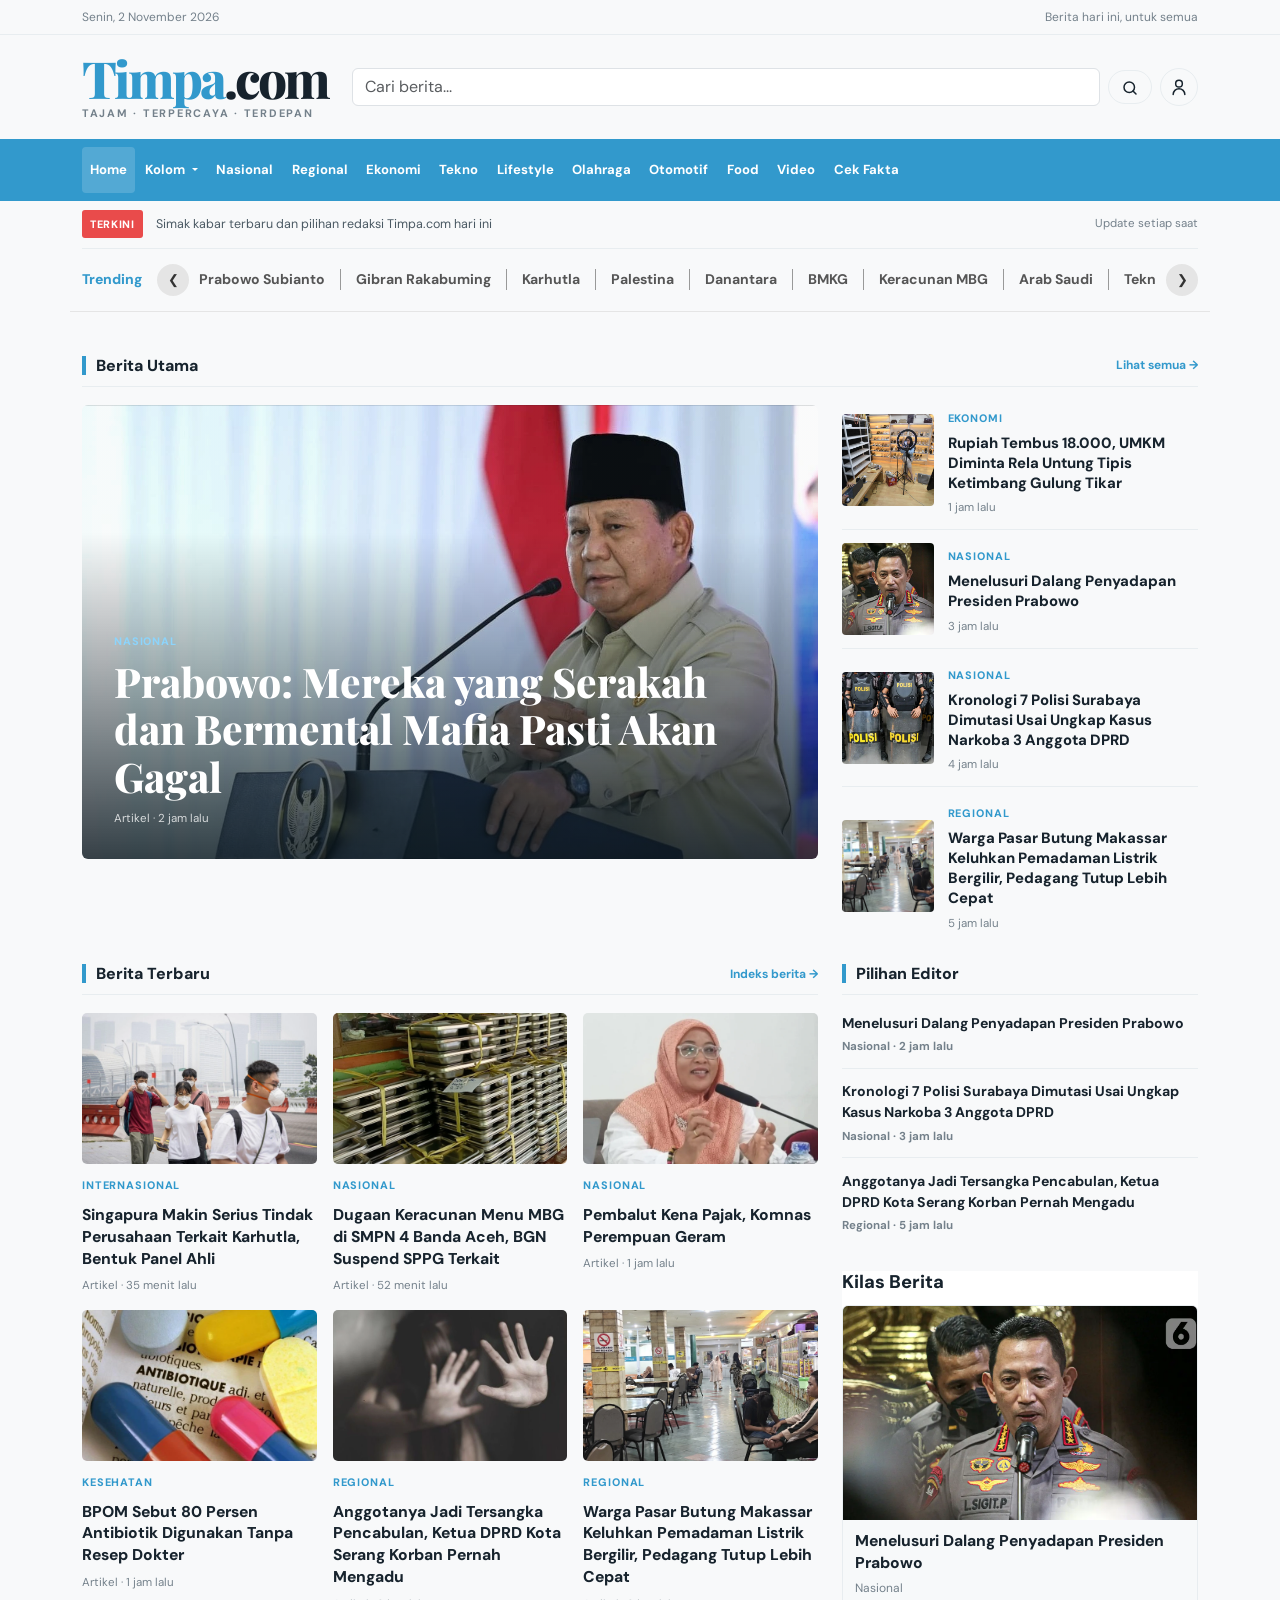
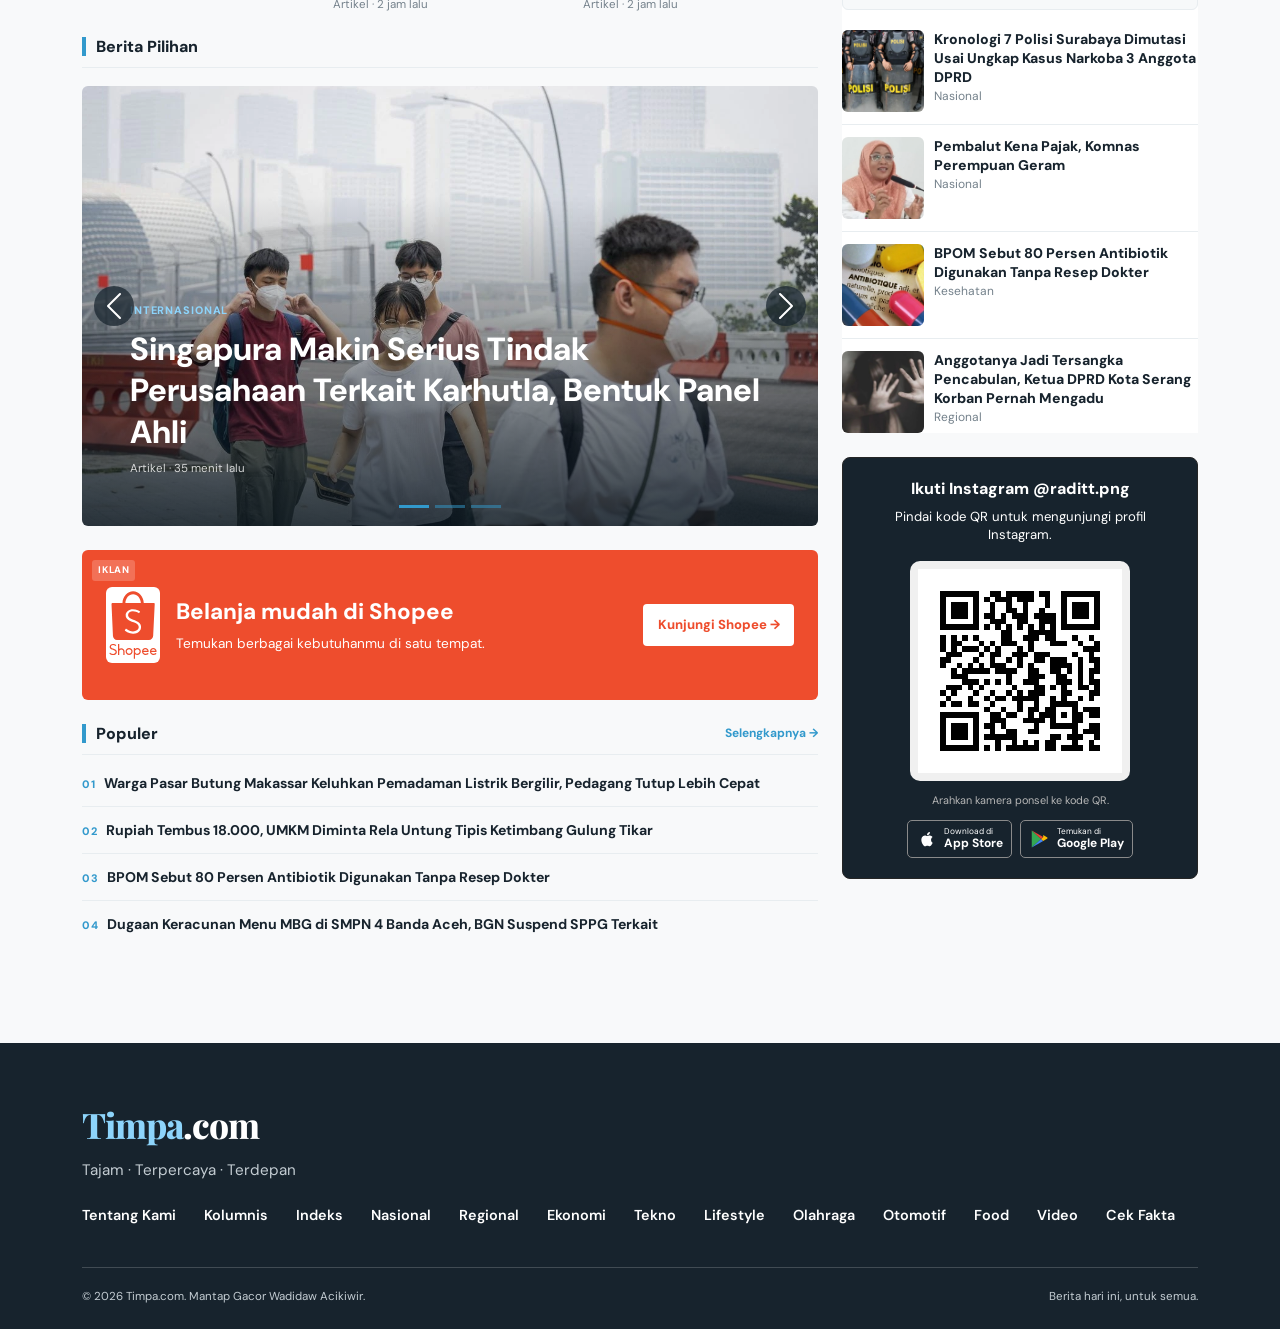
==== commit c7d25cb9: "Samakan navigasi footer" ====
--- a/index.html
+++ b/index.html
@@ -421,6 +421,8 @@
         <p>Tajam · Terpercaya · Terdepan</p>
         <nav class="site-footer-nav" aria-label="Navigasi footer">
           <a href="index.html">Tentang Kami</a>
+          <a href="kolumnis.html">Kolumnis</a>
+          <a href="indeks.html">Indeks</a>
           <a href="search-page.html?q=Nasional">Nasional</a>
           <a href="search-page.html?q=Regional">Regional</a>
           <a href="search-page.html?q=Ekonomi">Ekonomi</a>
@@ -430,6 +432,7 @@
           <a href="search-page.html?q=Otomotif">Otomotif</a>
           <a href="search-page.html?q=Food">Food</a>
           <a href="search-page.html?q=Video">Video</a>
+          <a href="hoaks.html">Cek Fakta</a>
         </nav>
       </div>
       <div class="site-footer-bottom">
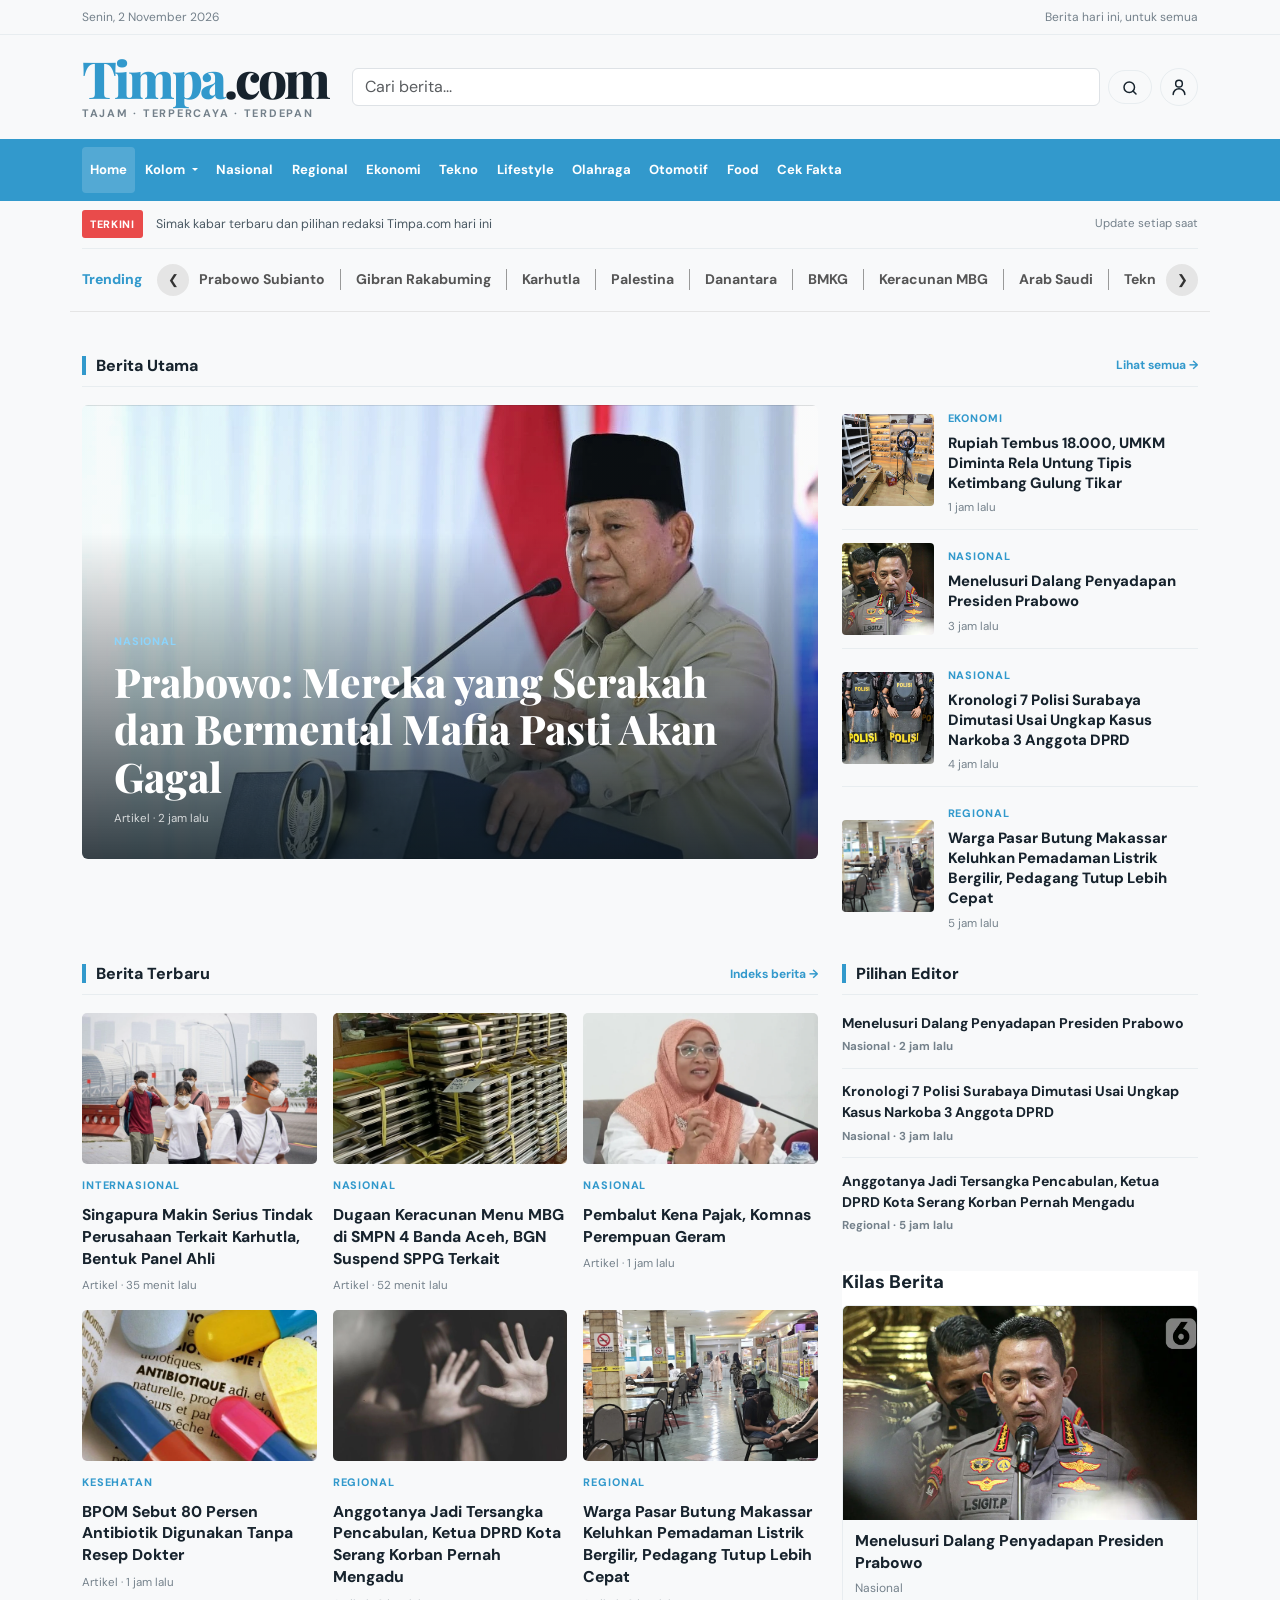
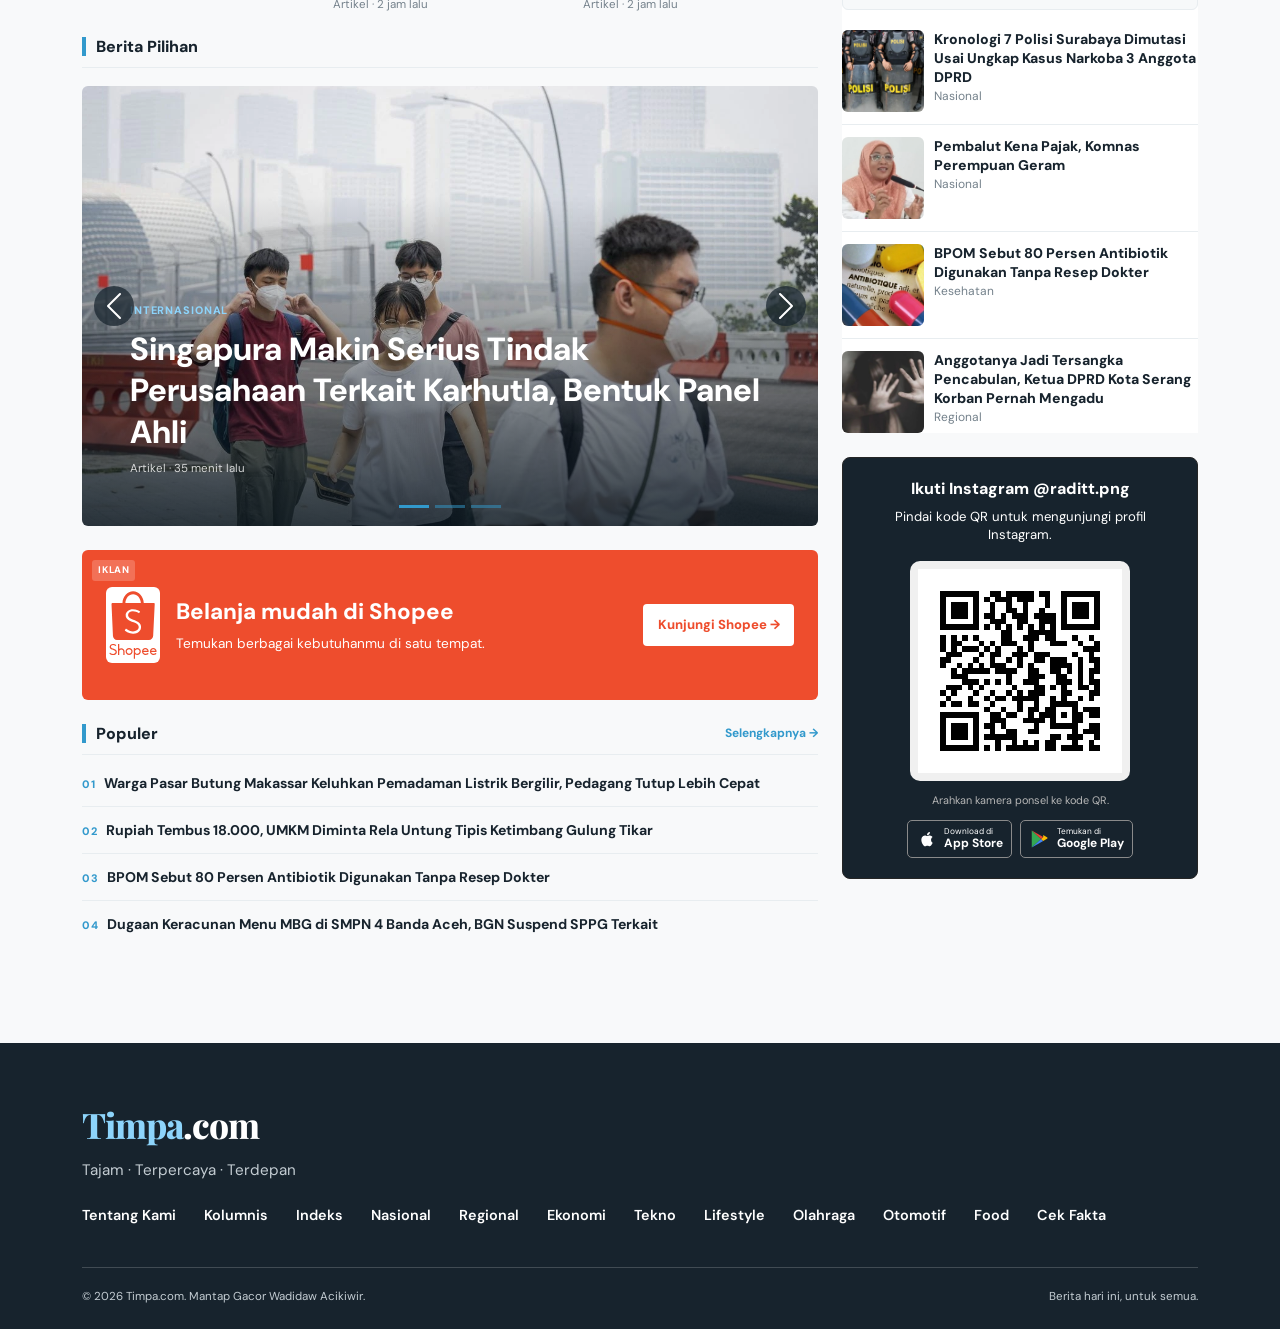
==== commit c57b864d: "Terapkan perubahan navbar dan footer" ====
--- a/index.html
+++ b/index.html
@@ -101,7 +101,6 @@
           <li class="nav-item"><a class="nav-link" href="search-page.html?q=Olahraga">Olahraga</a></li>
           <li class="nav-item"><a class="nav-link" href="search-page.html?q=Otomotif">Otomotif</a></li>
           <li class="nav-item"><a class="nav-link" href="search-page.html?q=Food">Food</a></li>
-          <li class="nav-item"><a class="nav-link" href="search-page.html?q=Video">Video</a></li>
           <li class="nav-item"><a class="nav-link" href="hoaks.html">Cek Fakta</a></li>
         </ul>
       </div>
@@ -431,7 +430,6 @@
           <a href="search-page.html?q=Olahraga">Olahraga</a>
           <a href="search-page.html?q=Otomotif">Otomotif</a>
           <a href="search-page.html?q=Food">Food</a>
-          <a href="search-page.html?q=Video">Video</a>
           <a href="hoaks.html">Cek Fakta</a>
         </nav>
       </div>
